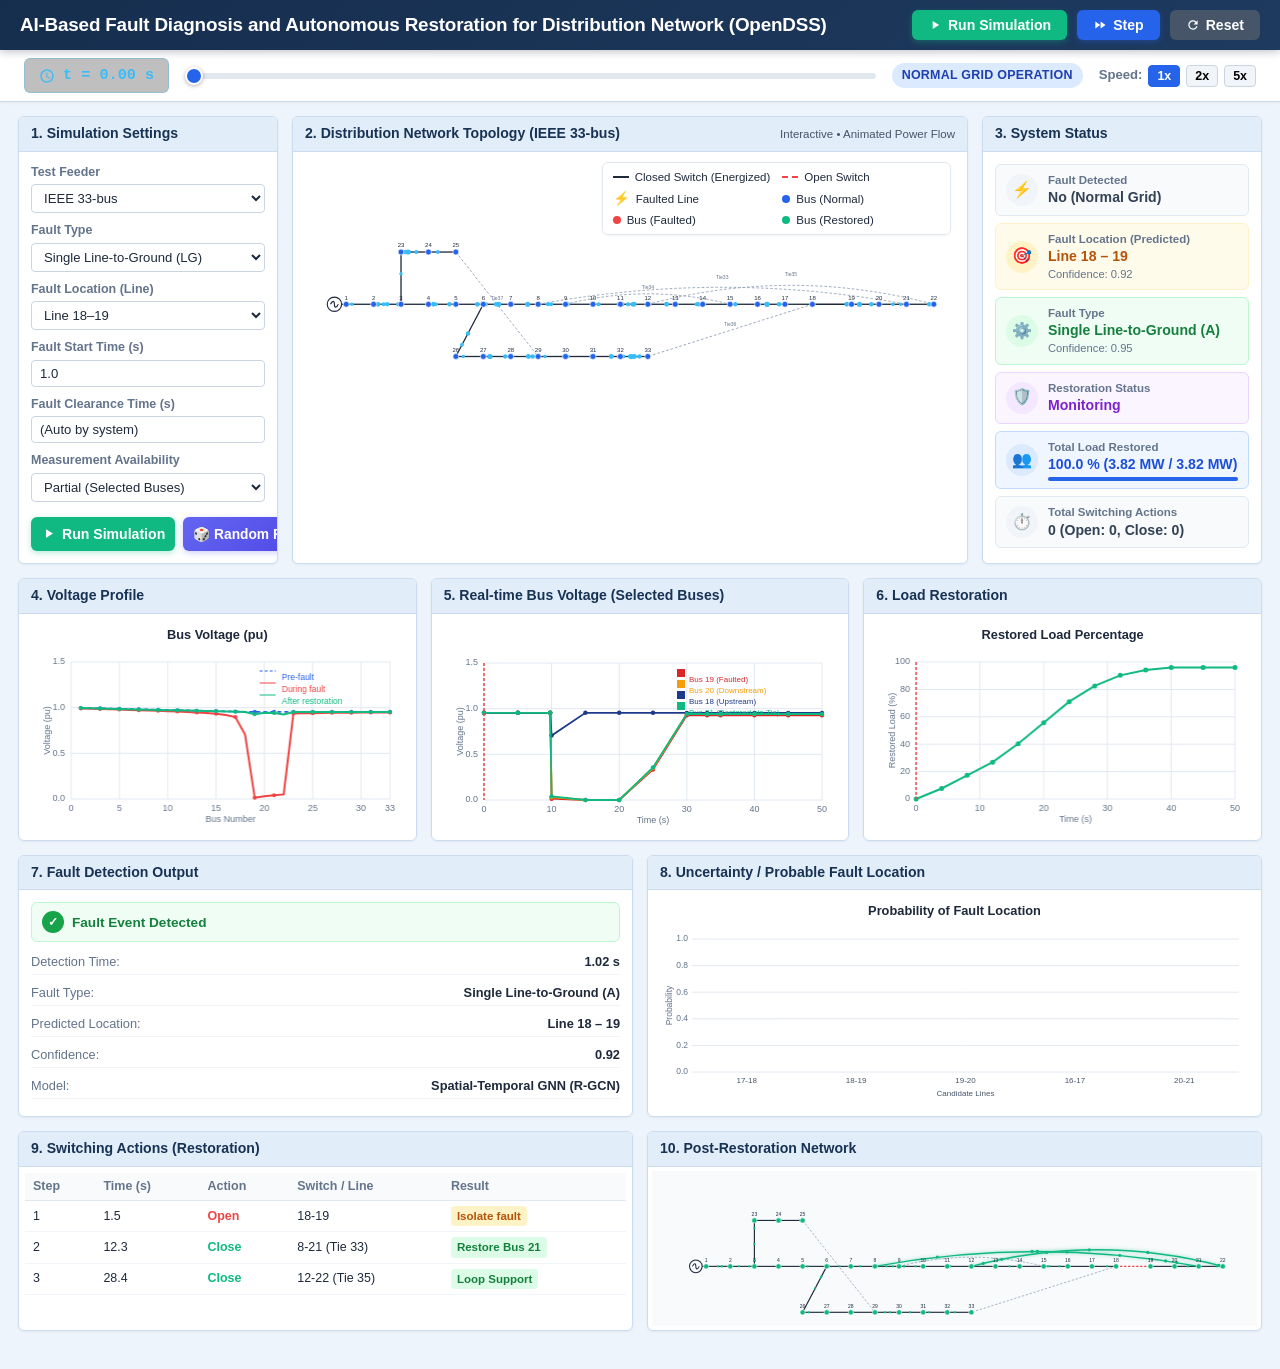
==== dashboard.html @ 008a7503 "Initial commit: Physics-Informed Belief-State RL framework for active distribution network restorati" ====
<!DOCTYPE html>
<html lang="en">
<head>
  <meta charset="UTF-8">
  <meta name="viewport" content="width=device-width, initial-scale=1.0">
  <title>AI-Based Fault Diagnosis and Autonomous Restoration for Distribution Network (OpenDSS)</title>
  <style>
/* AI-Powered Distribution Network Restoration Dashboard Stylesheet */
:root {
  --bg-main: #eef4fb;
  --header-bg: #1e3a5f;
  --header-gradient: linear-gradient(135deg, #162e4e 0%, #1e3a5f 100%);
  --card-bg: #ffffff;
  --card-header-bg: #e2edfa;
  --card-header-text: #173252;
  --border-color: #cbdcf0;
  --text-primary: #1e293b;
  --text-secondary: #64748b;
  --accent-green: #10b981;
  --accent-blue: #2563eb;
  --accent-red: #ef4444;
  --accent-amber: #f59e0b;
  --accent-purple: #8b5cf6;
  --line-closed: #1e293b;
  --line-open: #ef4444;
  --bus-normal: #2563eb;
  --bus-faulted: #ef4444;
  --bus-restored: #10b981;
  --shadow-sm: 0 1px 3px rgba(0, 0, 0, 0.05);
  --shadow-md: 0 4px 6px -1px rgba(0, 0, 0, 0.07), 0 2px 4px -1px rgba(0, 0, 0, 0.04);
}

* {
  box-sizing: border-box;
  margin: 0;
  padding: 0;
}

body {
  font-family: -apple-system, BlinkMacSystemFont, "Segoe UI", Roboto, "Helvetica Neue", Arial, sans-serif;
  background-color: var(--bg-main);
  color: var(--text-primary);
  line-height: 1.4;
  overflow-x: hidden;
  padding-bottom: 24px;
}

/* Header Bar */
.top-header {
  background: var(--header-gradient);
  color: #ffffff;
  padding: 10px 20px;
  display: flex;
  justify-content: space-between;
  align-items: center;
  box-shadow: 0 2px 8px rgba(15, 23, 42, 0.25);
  position: sticky;
  top: 0;
  z-index: 1000;
}

.header-title {
  display: flex;
  align-items: center;
  gap: 12px;
}

.header-title h1 {
  font-size: 1.18rem;
  font-weight: 700;
  letter-spacing: -0.01em;
}

.badge-opendss {
  background: rgba(255, 255, 255, 0.15);
  border: 1px solid rgba(255, 255, 255, 0.3);
  padding: 2px 8px;
  border-radius: 4px;
  font-size: 0.75rem;
  font-weight: 600;
  text-transform: uppercase;
}

.header-controls {
  display: flex;
  align-items: center;
  gap: 10px;
}

.sim-time-display {
  background: rgba(0, 0, 0, 0.25);
  padding: 6px 14px;
  border-radius: 6px;
  font-family: 'Courier New', Courier, monospace;
  font-weight: bold;
  font-size: 0.95rem;
  color: #38bdf8;
  border: 1px solid rgba(56, 189, 248, 0.3);
  display: flex;
  align-items: center;
  gap: 8px;
}

.btn {
  display: inline-flex;
  align-items: center;
  gap: 6px;
  padding: 7px 16px;
  border-radius: 6px;
  font-weight: 600;
  font-size: 0.88rem;
  cursor: pointer;
  border: none;
  transition: all 0.15s ease-in-out;
}

.btn:active {
  transform: translateY(1px);
}

.btn-run {
  background-color: var(--accent-green);
  color: #ffffff;
  box-shadow: 0 2px 6px rgba(16, 185, 129, 0.35);
}

.btn-run:hover {
  background-color: #059669;
}

.btn-step {
  background-color: var(--accent-blue);
  color: #ffffff;
  box-shadow: 0 2px 6px rgba(37, 99, 235, 0.35);
}

.btn-step:hover {
  background-color: #1d4ed8;
}

.btn-reset {
  background-color: #475569;
  color: #ffffff;
}

.btn-reset:hover {
  background-color: #334155;
}

/* Timeline Sub-bar */
.timeline-bar {
  background: #ffffff;
  border-bottom: 1px solid var(--border-color);
  padding: 8px 24px;
  display: flex;
  align-items: center;
  gap: 16px;
  box-shadow: var(--shadow-sm);
}

.timeline-slider-container {
  flex: 1;
  display: flex;
  align-items: center;
  gap: 12px;
}

.timeline-slider {
  flex: 1;
  -webkit-appearance: none;
  appearance: none;
  height: 6px;
  border-radius: 3px;
  background: #e2e8f0;
  outline: none;
  cursor: pointer;
}

.timeline-slider::-webkit-slider-thumb {
  -webkit-appearance: none;
  appearance: none;
  width: 18px;
  height: 18px;
  border-radius: 50%;
  background: var(--accent-blue);
  border: 2px solid #ffffff;
  box-shadow: 0 1px 4px rgba(0, 0, 0, 0.3);
  cursor: pointer;
}

.speed-selector {
  display: flex;
  align-items: center;
  gap: 6px;
  font-size: 0.82rem;
  font-weight: 600;
  color: var(--text-secondary);
}

.speed-btn {
  padding: 3px 8px;
  background: #f1f5f9;
  border: 1px solid #cbd5e1;
  border-radius: 4px;
  cursor: pointer;
  font-size: 0.78rem;
  font-weight: 600;
}

.speed-btn.active {
  background: var(--accent-blue);
  color: #ffffff;
  border-color: var(--accent-blue);
}

.phase-pill {
  padding: 4px 10px;
  border-radius: 20px;
  font-size: 0.78rem;
  font-weight: 700;
  letter-spacing: 0.02em;
  text-transform: uppercase;
}

.phase-normal { background: #dbeafe; color: #1e40af; }
.phase-fault { background: #fee2e2; color: #b91c1c; animation: pulse-red 1s infinite; }
.phase-isolate { background: #fef3c7; color: #b45309; }
.phase-restoring { background: #e0e7ff; color: #4338ca; }
.phase-completed { background: #dcfce7; color: #15803d; }

@keyframes pulse-red {
  0%, 100% { opacity: 1; }
  50% { opacity: 0.6; }
}

/* Main Dashboard Grid */
.dashboard-grid {
  padding: 14px 18px;
  display: flex;
  flex-direction: column;
  gap: 14px;
  max-width: 1680px;
  margin: 0 auto;
}

/* Rows */
.row-1 {
  display: grid;
  grid-template-columns: 280px 1fr 310px;
  gap: 14px;
}

.row-2 {
  display: grid;
  grid-template-columns: 1fr 1.05fr 1fr;
  gap: 14px;
}

.row-3 {
  display: grid;
  grid-template-columns: 280px 290px 1.1fr 1fr;
  gap: 14px;
}

/* Card Styling */
.card {
  background: var(--card-bg);
  border: 1px solid var(--border-color);
  border-radius: 6px;
  box-shadow: var(--shadow-sm);
  display: flex;
  flex-direction: column;
  overflow: hidden;
}

.card-header {
  background: var(--card-header-bg);
  color: var(--card-header-text);
  padding: 7px 12px;
  font-size: 0.88rem;
  font-weight: 700;
  display: flex;
  align-items: center;
  justify-content: space-between;
  border-bottom: 1px solid var(--border-color);
}

.card-body {
  padding: 12px;
  flex: 1;
  display: flex;
  flex-direction: column;
}

/* 1. Simulation Settings */
.settings-form {
  display: flex;
  flex-direction: column;
  gap: 9px;
}

.form-group {
  display: flex;
  flex-direction: column;
  gap: 3px;
}

.form-group label {
  font-size: 0.78rem;
  font-weight: 600;
  color: var(--text-secondary);
}

.form-control {
  padding: 5px 8px;
  border: 1px solid #cbd5e1;
  border-radius: 4px;
  font-size: 0.82rem;
  color: var(--text-primary);
  background: #ffffff;
  outline: none;
}

.form-control:focus {
  border-color: var(--accent-blue);
  box-shadow: 0 0 0 2px rgba(37, 99, 235, 0.15);
}

.settings-btn-row {
  display: flex;
  gap: 8px;
  margin-top: 6px;
}

.btn-form-run {
  flex: 1.4;
  background-color: var(--accent-green);
  color: #ffffff;
  padding: 9px 10px;
  border-radius: 6px;
  font-weight: 700;
  font-size: 0.88rem;
  border: none;
  cursor: pointer;
  display: flex;
  align-items: center;
  justify-content: center;
  gap: 6px;
  box-shadow: 0 2px 6px rgba(16, 185, 129, 0.3);
  transition: all 0.15s ease;
  white-space: nowrap;
}

.btn-form-run:hover {
  background-color: #059669;
}

.btn-form-random {
  flex: 1.1;
  background: linear-gradient(135deg, #6366f1 0%, #4f46e5 100%);
  color: #ffffff;
  padding: 9px 10px;
  border-radius: 6px;
  font-weight: 700;
  font-size: 0.86rem;
  border: none;
  cursor: pointer;
  display: flex;
  align-items: center;
  justify-content: center;
  gap: 6px;
  box-shadow: 0 2px 6px rgba(99, 102, 241, 0.3);
  transition: all 0.15s ease;
  white-space: nowrap;
}

.btn-form-random:hover {
  background: linear-gradient(135deg, #4f46e5 0%, #4338ca 100%);
  transform: translateY(-1px);
}

.btn-form-random:active {
  transform: translateY(1px);
}

/* 2. Topology View */
.topology-container {
  position: relative;
  width: 100%;
  height: 290px;
  background: #ffffff;
}

.topology-canvas {
  width: 100%;
  height: 100%;
  display: block;
}

.topology-legend {
  position: absolute;
  top: 6px;
  right: 12px;
  background: rgba(255, 255, 255, 0.94);
  border: 1px solid #e2e8f0;
  border-radius: 6px;
  padding: 6px 10px;
  font-size: 0.72rem;
  display: grid;
  grid-template-columns: 1fr 1fr;
  gap: 4px 12px;
  box-shadow: var(--shadow-sm);
  z-index: 10;
}

.legend-item {
  display: flex;
  align-items: center;
  gap: 6px;
}

.legend-line-closed {
  width: 16px;
  height: 2.5px;
  background: #1e293b;
}

.legend-line-open {
  width: 16px;
  height: 2px;
  border-top: 2.5px dashed #ef4444;
}

.legend-dot-normal {
  width: 8px;
  height: 8px;
  border-radius: 50%;
  background: #2563eb;
}

.legend-dot-faulted {
  width: 8px;
  height: 8px;
  border-radius: 50%;
  background: #ef4444;
}

.legend-dot-restored {
  width: 8px;
  height: 8px;
  border-radius: 50%;
  background: #10b981;
}

.legend-icon-lightning {
  color: #ef4444;
  font-size: 0.85rem;
  font-weight: bold;
}

/* 3. System Status Cards */
.status-cards-container {
  display: flex;
  flex-direction: column;
  gap: 7px;
}

.status-badge {
  display: flex;
  align-items: center;
  gap: 10px;
  padding: 7px 10px;
  border-radius: 6px;
  border: 1px solid transparent;
  transition: all 0.2s ease;
}

.status-icon {
  width: 32px;
  height: 32px;
  border-radius: 50%;
  display: flex;
  align-items: center;
  justify-content: center;
  font-size: 1rem;
  flex-shrink: 0;
}

.status-info {
  flex: 1;
  display: flex;
  flex-direction: column;
  min-width: 0;
}

.status-label {
  font-size: 0.72rem;
  font-weight: 600;
  color: var(--text-secondary);
}

.status-value {
  font-size: 0.88rem;
  font-weight: 700;
  color: var(--text-primary);
  white-space: nowrap;
  overflow: hidden;
  text-overflow: ellipsis;
}

.status-sub {
  font-size: 0.70rem;
  color: var(--text-secondary);
}

/* Badge colors */
.badge-red {
  background: #fef2f2;
  border-color: #fecaca;
}
.badge-red .status-icon { background: #fee2e2; color: #ef4444; }
.badge-red .status-value { color: #dc2626; }

.badge-amber {
  background: #fffbeb;
  border-color: #fef3c7;
}
.badge-amber .status-icon { background: #fef3c7; color: #d97706; }
.badge-amber .status-value { color: #b45309; }

.badge-green {
  background: #f0fdf4;
  border-color: #bbf7d0;
}
.badge-green .status-icon { background: #dcfce7; color: #16a34a; }
.badge-green .status-value { color: #15803d; }

.badge-purple {
  background: #faf5ff;
  border-color: #e9d5ff;
}
.badge-purple .status-icon { background: #f3e8ff; color: #9333ea; }
.badge-purple .status-value { color: #7e22ce; }

.badge-blue {
  background: #eff6ff;
  border-color: #bfdbfe;
}
.badge-blue .status-icon { background: #dbeafe; color: #2563eb; }
.badge-blue .status-value { color: #1d4ed8; }

.badge-slate {
  background: #f8fafc;
  border-color: #e2e8f0;
}
.badge-slate .status-icon { background: #f1f5f9; color: #475569; }
.badge-slate .status-value { color: #334155; }

/* Progress bar inside load restored */
.load-progress-bg {
  width: 100%;
  height: 4px;
  background: #dbeafe;
  border-radius: 2px;
  margin-top: 3px;
  overflow: hidden;
}

.load-progress-bar {
  height: 100%;
  background: #2563eb;
  width: 0%;
  transition: width 0.3s ease;
}

/* Charts Containers */
.chart-container {
  width: 100%;
  height: 180px;
  position: relative;
}

.chart-canvas {
  width: 100%;
  height: 100%;
  display: block;
}

.chart-title-sub {
  font-size: 0.80rem;
  font-weight: 700;
  text-align: center;
  color: #1e293b;
  margin-bottom: 4px;
}

/* 7. Fault Detection Output */
.fault-detect-box {
  background: #f0fdf4;
  border: 1px solid #bbf7d0;
  border-radius: 6px;
  padding: 8px 10px;
  display: flex;
  align-items: center;
  gap: 8px;
  margin-bottom: 8px;
}

.fault-detect-icon {
  width: 22px;
  height: 22px;
  border-radius: 50%;
  background: #16a34a;
  color: #ffffff;
  display: flex;
  align-items: center;
  justify-content: center;
  font-size: 0.75rem;
  font-weight: bold;
}

.fault-detect-title {
  font-size: 0.85rem;
  font-weight: 700;
  color: #15803d;
}

.detect-details-list {
  display: flex;
  flex-direction: column;
  gap: 6px;
  font-size: 0.80rem;
}

.detect-row {
  display: flex;
  justify-content: space-between;
  padding: 3px 0;
  border-bottom: 1px solid #f1f5f9;
}

.detect-key {
  color: var(--text-secondary);
}

.detect-val {
  font-weight: 600;
  color: var(--text-primary);
}

/* 9. Switching Actions Table */
.switching-table-container {
  overflow-x: auto;
  max-height: 175px;
}

.switching-table {
  width: 100%;
  border-collapse: collapse;
  font-size: 0.78rem;
  text-align: left;
}

.switching-table th {
  background: #f8fafc;
  color: #64748b;
  font-weight: 600;
  padding: 5px 8px;
  border-bottom: 1px solid #e2e8f0;
}

.switching-table td {
  padding: 5px 8px;
  border-bottom: 1px solid #f1f5f9;
  vertical-align: middle;
}

.switching-table tr.active-step {
  background-color: #fef9c3;
  font-weight: 600;
}

.tag-action-open {
  color: #ef4444;
  font-weight: 700;
}

.tag-action-close {
  color: #10b981;
  font-weight: 700;
}

.tag-result-isolate {
  background: #fef3c7;
  color: #b45309;
  padding: 2px 6px;
  border-radius: 4px;
  font-size: 0.72rem;
  font-weight: 600;
  display: inline-block;
}

.tag-result-restore {
  background: #dcfce7;
  color: #15803d;
  padding: 2px 6px;
  border-radius: 4px;
  font-size: 0.72rem;
  font-weight: 600;
  display: inline-block;
}

/* 10. Mini Post-Restoration Topology */
.mini-topology-container {
  width: 100%;
  height: 155px;
  position: relative;
}

.mini-topology-canvas {
  width: 100%;
  height: 100%;
  display: block;
}

/* Interactive Bus Tooltip */
.bus-tooltip {
  position: absolute;
  background: rgba(15, 23, 42, 0.92);
  color: #ffffff;
  padding: 6px 10px;
  border-radius: 4px;
  font-size: 0.75rem;
  pointer-events: none;
  z-index: 2000;
  display: none;
  box-shadow: 0 4px 12px rgba(0, 0, 0, 0.25);
  border: 1px solid rgba(255, 255, 255, 0.15);
}

/* Media Queries for Responsiveness */
@media (max-width: 1300px) {
  .row-1 {
    grid-template-columns: 260px 1fr 280px;
  }
  .row-3 {
    grid-template-columns: 1fr 1fr;
  }
}

@media (max-width: 900px) {
  .row-1, .row-2, .row-3 {
    grid-template-columns: 1fr;
  }
}

</style>
</head>
<body>

  <!-- Top Header Navigation -->
  <header class="top-header">
    <div class="header-title">
      <h1>AI-Based Fault Diagnosis and Autonomous Restoration for Distribution Network (OpenDSS)</h1>
    </div>
    <div class="header-controls">
      <button id="btnRunTop" class="btn btn-run">
        <svg width="14" height="14" viewBox="0 0 24 24" fill="currentColor"><path d="M8 5v14l11-7z"/></svg>
        Run Simulation
      </button>
      <button id="btnStepTop" class="btn btn-step">
        <svg width="14" height="14" viewBox="0 0 24 24" fill="currentColor"><path d="M4 18l8.5-6L4 6v12zm9-12v12l8.5-6L13 6z"/></svg>
        Step
      </button>
      <button id="btnResetTop" class="btn btn-reset">
        <svg width="14" height="14" viewBox="0 0 24 24" fill="currentColor"><path d="M17.65 6.35A7.958 7.958 0 0012 4c-4.42 0-7.99 3.58-7.99 8s3.57 8 7.99 8c3.73 0 6.84-2.55 7.73-6h-2.08A5.99 5.99 0 0112 18c-3.31 0-6-2.69-6-6s2.69-6 6-6c1.66 0 3.14.69 4.22 1.78L13 11h7V4l-2.35 2.35z"/></svg>
        Reset
      </button>
    </div>
  </header>

  <!-- Timeline Playback & Scrubber Controls Sub-bar -->
  <div class="timeline-bar">
    <div class="sim-time-display">
      <svg width="16" height="16" viewBox="0 0 24 24" fill="currentColor"><path d="M11.99 2C6.47 2 2 6.48 2 12s4.47 10 9.99 10C17.52 22 22 17.52 22 12S17.52 2 11.99 2zM12 20c-4.42 0-8-3.58-8-8s3.58-8 8-8 8 3.58 8 8-3.58 8-8 8zm.5-13H11v6l5.25 3.15.75-1.23-4.5-2.67z"/></svg>
      <span id="timeText">t = 0.00 s</span>
    </div>

    <div class="timeline-slider-container">
      <input type="range" id="timelineSlider" class="timeline-slider" min="0" max="50" step="0.1" value="0">
    </div>

    <span id="phaseBadge" class="phase-pill phase-normal">Pre-Fault Normal</span>

    <div class="speed-selector">
      <span>Speed:</span>
      <button class="speed-btn active" data-speed="1">1x</button>
      <button class="speed-btn" data-speed="2">2x</button>
      <button class="speed-btn" data-speed="5">5x</button>
    </div>
  </div>

  <!-- Main 10-Panel Dashboard Grid -->
  <main class="dashboard-grid">

    <!-- ROW 1: Simulation Settings | Grid Topology | System Status -->
    <section class="row-1">

      <!-- Panel 1: Simulation Settings -->
      <div class="card panel-settings">
        <div class="card-header">
          <span>1. Simulation Settings</span>
        </div>
        <div class="card-body">
          <form class="settings-form" id="settingsForm" onsubmit="return false;">
            <div class="form-group">
              <label for="selectFeeder">Test Feeder</label>
              <select id="selectFeeder" class="form-control">
                <option value="ieee33" selected>IEEE 33-bus</option>
                <option value="ieee69">IEEE 69-bus</option>
                <option value="ieee123">IEEE 123-bus</option>
              </select>
            </div>

            <div class="form-group">
              <label for="selectFaultType">Fault Type</label>
              <select id="selectFaultType" class="form-control">
                <option value="SLG" selected>Single Line-to-Ground (LG)</option>
                <option value="LL">Line-to-Line (LL)</option>
                <option value="3P">Three-Phase (3P)</option>
                <option value="HIF">High Impedance Fault (HIF)</option>
              </select>
            </div>

            <div class="form-group">
              <label for="selectFaultLine">Fault Location (Line)</label>
              <select id="selectFaultLine" class="form-control">
                <optgroup label="Main Feeder (Substation Trunk)">
                  <option value="1-2">Line 1–2</option>
                  <option value="2-3">Line 2–3</option>
                  <option value="3-4">Line 3–4</option>
                  <option value="4-5">Line 4–5</option>
                  <option value="5-6">Line 5–6</option>
                  <option value="6-7">Line 6–7</option>
                  <option value="7-8">Line 7–8</option>
                  <option value="8-9">Line 8–9</option>
                  <option value="9-10">Line 9–10</option>
                  <option value="10-11">Line 10–11</option>
                  <option value="11-12">Line 11–12</option>
                  <option value="12-13">Line 12–13</option>
                  <option value="13-14">Line 13–14</option>
                  <option value="14-15">Line 14–15</option>
                  <option value="15-16">Line 15–16</option>
                  <option value="16-17">Line 16–17</option>
                  <option value="17-18">Line 17–18</option>
                </optgroup>
                <optgroup label="Lateral 1 (Feeder Branch 1)">
                  <option value="18-19" selected>Line 18–19</option>
                  <option value="2-19">Line 2–19</option>
                  <option value="19-20">Line 19–20</option>
                  <option value="20-21">Line 20–21</option>
                  <option value="21-22">Line 21–22</option>
                </optgroup>
                <optgroup label="Lateral 2 (Feeder Branch 2)">
                  <option value="3-23">Line 3–23</option>
                  <option value="23-24">Line 23–24</option>
                  <option value="24-25">Line 24–25</option>
                </optgroup>
                <optgroup label="Lateral 3 (Feeder Branch 3)">
                  <option value="6-26">Line 6–26</option>
                  <option value="26-27">Line 26–27</option>
                  <option value="27-28">Line 27–28</option>
                  <option value="28-29">Line 28–29</option>
                  <option value="29-30">Line 29–30</option>
                  <option value="30-31">Line 30–31</option>
                  <option value="31-32">Line 31–32</option>
                  <option value="32-33">Line 32–33</option>
                </optgroup>
              </select>
            </div>

            <div class="form-group">
              <label for="inputStartTime">Fault Start Time (s)</label>
              <input type="number" id="inputStartTime" class="form-control" value="1.0" step="0.1" min="0.5" max="10">
            </div>

            <div class="form-group">
              <label for="inputClearTime">Fault Clearance Time (s)</label>
              <input type="text" id="inputClearTime" class="form-control" value="(Auto by system)" readonly>
            </div>

            <div class="form-group">
              <label for="selectMeas">Measurement Availability</label>
              <select id="selectMeas" class="form-control">
                <option value="partial" selected>Partial (Selected Buses)</option>
                <option value="full">Full (100%)</option>
                <option value="noisy">Noisy & Masked (20% dropout)</option>
              </select>
            </div>

            <div class="settings-btn-row">
              <button id="btnRunForm" class="btn-form-run">
                <svg width="15" height="15" viewBox="0 0 24 24" fill="currentColor"><path d="M8 5v14l11-7z"/></svg>
                Run Simulation
              </button>
              <button type="button" id="btnRandomFault" class="btn-form-random" title="Randomize fault line and simulate">
                🎲 Random Fault
              </button>
            </div>
          </form>
        </div>
      </div>

      <!-- Panel 2: Distribution Network Topology -->
      <div class="card panel-topology">
        <div class="card-header">
          <span id="topologyTitle">2. Distribution Network Topology (IEEE 33-bus)</span>
          <span style="font-size: 0.72rem; color: #475569; font-weight: normal;">Interactive • Animated Power Flow</span>
        </div>
        <div class="card-body" style="padding: 4px;">
          <div class="topology-container">
            <div class="topology-legend">
              <div class="legend-item">
                <div class="legend-line-closed"></div>
                <span>Closed Switch (Energized)</span>
              </div>
              <div class="legend-item">
                <div class="legend-line-open"></div>
                <span>Open Switch</span>
              </div>
              <div class="legend-item">
                <span class="legend-icon-lightning">⚡</span>
                <span>Faulted Line</span>
              </div>
              <div class="legend-item">
                <div class="legend-dot-normal"></div>
                <span>Bus (Normal)</span>
              </div>
              <div class="legend-item">
                <div class="legend-dot-faulted"></div>
                <span>Bus (Faulted)</span>
              </div>
              <div class="legend-item">
                <div class="legend-dot-restored"></div>
                <span>Bus (Restored)</span>
              </div>
            </div>
            <canvas id="topologyCanvas" class="topology-canvas"></canvas>
          </div>
        </div>
      </div>

      <!-- Panel 3: System Status -->
      <div class="card panel-status">
        <div class="card-header">
          <span>3. System Status</span>
        </div>
        <div class="card-body">
          <div class="status-cards-container">

            <!-- 1. Fault Detected -->
            <div class="status-badge badge-red" id="cardFaultDetected">
              <div class="status-icon">⚡</div>
              <div class="info">
                <div class="status-label">Fault Detected</div>
                <div class="status-value" id="valFaultDetected">No (Normal Grid)</div>
              </div>
            </div>

            <!-- 2. Fault Location -->
            <div class="status-badge badge-amber" id="cardFaultLocation">
              <div class="status-icon">🎯</div>
              <div class="info">
                <div class="status-label">Fault Location (Predicted)</div>
                <div class="status-value" id="valFaultLocation">Line 18 – 19</div>
                <div class="status-sub" id="valConfidenceLoc">Confidence: 0.92</div>
              </div>
            </div>

            <!-- 3. Fault Type -->
            <div class="status-badge badge-green" id="cardFaultType">
              <div class="status-icon">⚙️</div>
              <div class="info">
                <div class="status-label">Fault Type</div>
                <div class="status-value" id="valFaultType">Single Line-to-Ground (A)</div>
                <div class="status-sub" id="valConfidenceType">Confidence: 0.95</div>
              </div>
            </div>

            <!-- 4. Restoration Status -->
            <div class="status-badge badge-purple" id="cardRestoration">
              <div class="status-icon">🛡️</div>
              <div class="info">
                <div class="status-label">Restoration Status</div>
                <div class="status-value" id="valRestorationStatus">Standby</div>
              </div>
            </div>

            <!-- 5. Total Load Restored -->
            <div class="status-badge badge-blue" id="cardLoadRestored">
              <div class="status-icon">👥</div>
              <div class="info" style="width: 100%;">
                <div class="status-label">Total Load Restored</div>
                <div class="status-value" id="valLoadRestored">100.0 % (3.24 MW / 3.24 MW)</div>
                <div class="load-progress-bg">
                  <div id="loadProgressBar" class="load-progress-bar" style="width: 100%;"></div>
                </div>
              </div>
            </div>

            <!-- 6. Total Switching Actions -->
            <div class="status-badge badge-slate" id="cardSwitchActions">
              <div class="status-icon">⏱️</div>
              <div class="info">
                <div class="status-label">Total Switching Actions</div>
                <div class="status-value" id="valSwitchActions">0 (Open: 0, Close: 0)</div>
              </div>
            </div>

          </div>
        </div>
      </div>

    </section>

    <!-- ROW 2: Voltage Profile | Real-time Bus Voltage | Load Restoration -->
    <section class="row-2">

      <!-- Panel 4: Voltage Profile -->
      <div class="card">
        <div class="card-header">
          <span>4. Voltage Profile</span>
        </div>
        <div class="card-body">
          <div class="chart-title-sub">Bus Voltage (pu)</div>
          <div class="chart-container">
            <canvas id="voltageProfileCanvas" class="chart-canvas"></canvas>
          </div>
        </div>
      </div>

      <!-- Panel 5: Real-time Bus Voltage -->
      <div class="card">
        <div class="card-header">
          <span>5. Real-time Bus Voltage (Selected Buses)</span>
        </div>
        <div class="card-body">
          <div class="chart-title-sub" style="height: 18px;"></div>
          <div class="chart-container">
            <canvas id="realtimeVoltageCanvas" class="chart-canvas"></canvas>
          </div>
        </div>
      </div>

      <!-- Panel 6: Load Restoration -->
      <div class="card">
        <div class="card-header">
          <span>6. Load Restoration</span>
        </div>
        <div class="card-body">
          <div class="chart-title-sub">Restored Load Percentage</div>
          <div class="chart-container">
            <canvas id="loadRestorationCanvas" class="chart-canvas"></canvas>
          </div>
        </div>
      </div>

    </section>

    <!-- ROW 3: Fault Detection Output | Uncertainty | Switching Actions | Post-Restoration Network -->
    <section class="row-3">

      <!-- Panel 7: Fault Detection Output -->
      <div class="card">
        <div class="card-header">
          <span>7. Fault Detection Output</span>
        </div>
        <div class="card-body">
          <div class="fault-detect-box" id="detectStatusBox">
            <div class="fault-detect-icon" id="detectIcon">✓</div>
            <div class="fault-detect-title" id="detectTitle">Fault Event Detected</div>
          </div>
          <div class="detect-details-list">
            <div class="detect-row">
              <span class="detect-key">Detection Time:</span>
              <span class="detect-val" id="detTime">1.02 s</span>
            </div>
            <div class="detect-row">
              <span class="detect-key">Fault Type:</span>
              <span class="detect-val" id="detType">Single Line-to-Ground (A)</span>
            </div>
            <div class="detect-row">
              <span class="detect-key">Predicted Location:</span>
              <span class="detect-val" id="detLoc">Line 18 – 19</span>
            </div>
            <div class="detect-row">
              <span class="detect-key">Confidence:</span>
              <span class="detect-val" id="detConf">0.92</span>
            </div>
            <div class="detect-row">
              <span class="detect-key">Model:</span>
              <span class="detect-val">Spatial-Temporal GNN (R-GCN)</span>
            </div>
          </div>
        </div>
      </div>

      <!-- Panel 8: Uncertainty / Probable Fault Location -->
      <div class="card">
        <div class="card-header">
          <span>8. Uncertainty / Probable Fault Location</span>
        </div>
        <div class="card-body">
          <div class="chart-title-sub">Probability of Fault Location</div>
          <div class="chart-container">
            <canvas id="uncertaintyCanvas" class="chart-canvas"></canvas>
          </div>
        </div>
      </div>

      <!-- Panel 9: Switching Actions (Restoration) -->
      <div class="card">
        <div class="card-header">
          <span>9. Switching Actions (Restoration)</span>
        </div>
        <div class="card-body" style="padding: 6px;">
          <div class="switching-table-container">
            <table class="switching-table" id="switchingTable">
              <thead>
                <tr>
                  <th>Step</th>
                  <th>Time (s)</th>
                  <th>Action</th>
                  <th>Switch / Line</th>
                  <th>Result</th>
                </tr>
              </thead>
              <tbody>
                <tr id="stepRow1">
                  <td>1</td>
                  <td>1.5</td>
                  <td><span class="tag-action-open">Open</span></td>
                  <td id="swLine1">18-19</td>
                  <td><span class="tag-result-isolate">Isolate fault</span></td>
                </tr>
                <tr id="stepRow2">
                  <td>2</td>
                  <td>12.3</td>
                  <td><span class="tag-action-close">Close</span></td>
                  <td id="swLine2">33-32</td>
                  <td><span class="tag-result-restore">Restore load</span></td>
                </tr>
                <tr id="stepRow3">
                  <td>3</td>
                  <td>28.4</td>
                  <td><span class="tag-action-close">Close</span></td>
                  <td id="swLine3">25-29</td>
                  <td><span class="tag-result-restore">Restore load</span></td>
                </tr>
              </tbody>
            </table>
          </div>
        </div>
      </div>

      <!-- Panel 10: Post-Restoration Network -->
      <div class="card">
        <div class="card-header">
          <span>10. Post-Restoration Network</span>
        </div>
        <div class="card-body" style="padding: 4px;">
          <div class="mini-topology-container">
            <canvas id="miniTopologyCanvas" class="mini-topology-canvas"></canvas>
          </div>
        </div>
      </div>

    </section>

  </main>

  <!-- Interactive Bus Tooltip -->
  <div id="busTooltip" class="bus-tooltip"></div>

  <!-- Scripts -->
  <script>
/**
 * AI-Powered Distribution Network Restoration Dashboard
 * Interactive 60 FPS Simulation & Animation Engine
 * Multi-Feeder Support: Full IEEE 33-Bus & IEEE 69-Bus Systems
 */

// --- Global Simulation State ---
const State = {
  time: 0.0,
  maxTime: 50.0,
  isPlaying: false,
  speed: 1.0,
  
  // Settings
  feeder: 'ieee33',
  faultType: 'SLG',
  faultLine: '18-19',
  faultStartTime: 1.0,
  measurementMode: 'partial',
  
  // Key Sequence Events
  events: [],
  
  // Power Flow Results (OpenDSS / Analytical Physics Engine)
  powerFlow: null,
  
  // Flow Particles for Topology Animations
  particlesMain: [],
  particlesMini: [],
  particlesTie: [],
  
  // Lightning Arc Animation
  sparkTimer: 0
};

// =========================================================================
// 1. IEEE 33-BUS TOPOLOGY & GRAPH
// =========================================================================
const BUS_POSITIONS_33 = {
  '1':  { x: 50,  y: 135, label: '1' },
  '2':  { x: 92,  y: 135, label: '2' },
  '3':  { x: 134, y: 135, label: '3' },
  '4':  { x: 176, y: 135, label: '4' },
  '5':  { x: 218, y: 135, label: '5' },
  '6':  { x: 260, y: 135, label: '6' },
  '7':  { x: 302, y: 135, label: '7' },
  '8':  { x: 344, y: 135, label: '8' },
  '9':  { x: 386, y: 135, label: '9' },
  '10': { x: 428, y: 135, label: '10' },
  '11': { x: 470, y: 135, label: '11' },
  '12': { x: 512, y: 135, label: '12' },
  '13': { x: 554, y: 135, label: '13' },
  '14': { x: 596, y: 135, label: '14' },
  '15': { x: 638, y: 135, label: '15' },
  '16': { x: 680, y: 135, label: '16' },
  '17': { x: 722, y: 135, label: '17' },
  '18': { x: 764, y: 135, label: '18' },
  '19': { x: 824, y: 135, label: '19' },
  '20': { x: 866, y: 135, label: '20' },
  '21': { x: 908, y: 135, label: '21' },
  '22': { x: 950, y: 135, label: '22' },
  '23': { x: 134, y: 55,  label: '23' },
  '24': { x: 176, y: 55,  label: '24' },
  '25': { x: 218, y: 55,  label: '25' },
  '26': { x: 218, y: 215, label: '26' },
  '27': { x: 260, y: 215, label: '27' },
  '28': { x: 302, y: 215, label: '28' },
  '29': { x: 344, y: 215, label: '29' },
  '30': { x: 386, y: 215, label: '30' },
  '31': { x: 428, y: 215, label: '31' },
  '32': { x: 470, y: 215, label: '32' },
  '33': { x: 512, y: 215, label: '33' }
};

const GRID_LINES_33 = [
  { id: '1-2', from: '1', to: '2' },
  { id: '2-3', from: '2', to: '3' },
  { id: '3-4', from: '3', to: '4' },
  { id: '4-5', from: '4', to: '5' },
  { id: '5-6', from: '5', to: '6' },
  { id: '6-7', from: '6', to: '7' },
  { id: '7-8', from: '7', to: '8' },
  { id: '8-9', from: '8', to: '9' },
  { id: '9-10', from: '9', to: '10' },
  { id: '10-11', from: '10', to: '11' },
  { id: '11-12', from: '11', to: '12' },
  { id: '12-13', from: '12', to: '13' },
  { id: '13-14', from: '13', to: '14' },
  { id: '14-15', from: '14', to: '15' },
  { id: '15-16', from: '15', to: '16' },
  { id: '16-17', from: '16', to: '17' },
  { id: '17-18', from: '17', to: '18' },
  { id: '18-19', from: '18', to: '19', isFaultTarget: true },
  { id: '2-19', from: '2', to: '19', isVirtual: true },
  { id: '19-20', from: '19', to: '20' },
  { id: '20-21', from: '20', to: '21' },
  { id: '21-22', from: '21', to: '22' },
  { id: '3-23', from: '3', to: '23' },
  { id: '23-24', from: '23', to: '24' },
  { id: '24-25', from: '24', to: '25' },
  { id: '6-26', from: '6', to: '26' },
  { id: '26-27', from: '26', to: '27' },
  { id: '27-28', from: '27', to: '28' },
  { id: '28-29', from: '28', to: '29' },
  { id: '29-30', from: '29', to: '30' },
  { id: '30-31', from: '30', to: '31' },
  { id: '31-32', from: '31', to: '32' },
  { id: '32-33', from: '32', to: '33' }
];

const TIE_LINES_33 = [
  { id: 'Tie33', from: '8', to: '21', label: '8-21 (Tie 33)', isCurve: true, curveOffset: -52 },
  { id: 'Tie34', from: '9', to: '15', label: '9-15 (Tie 34)', isCurve: true, curveOffset: -32 },
  { id: 'Tie35', from: '12', to: '22', label: '12-22 (Tie 35)', isCurve: true, curveOffset: -58 },
  { id: 'Tie36', from: '18', to: '33', label: '18-33 (Tie 36)', isCurve: false },
  { id: 'Tie37', from: '25', to: '29', label: '25-29 (Tie 37)', isCurve: false }
];

const IEEE33_TREE = {
  1: [2], 2: [3, 19], 3: [4, 23], 4: [5], 5: [6], 6: [7, 26], 7: [8],
  8: [9], 9: [10], 10: [11], 11: [12], 12: [13], 13: [14], 14: [15],
  15: [16], 16: [17], 17: [18], 18: [],
  19: [20], 20: [21], 21: [22], 22: [],
  23: [24], 24: [25], 25: [],
  26: [27], 27: [28], 28: [29], 29: [30], 30: [31], 31: [32], 32: [33], 33: []
};

// =========================================================================
// 2. IEEE 69-BUS TOPOLOGY & GRAPH (Baran & Wu Benchmark)
// =========================================================================
const BUS_POSITIONS_69 = {};
// Generate clean horizontal layout for IEEE 69
// Main Feeder: 1 to 27
for (let i = 1; i <= 27; i++) {
  BUS_POSITIONS_69[String(i)] = { x: 45 + (i - 1) * 33, y: 135, label: String(i) };
}
// Lateral from Bus 3 (28 to 35)
for (let i = 28; i <= 35; i++) {
  BUS_POSITIONS_69[String(i)] = { x: 111 + (i - 28) * 28, y: 75, label: String(i) };
}
// Lateral from Bus 4 (36 to 46)
for (let i = 36; i <= 46; i++) {
  BUS_POSITIONS_69[String(i)] = { x: 144 + (i - 36) * 26, y: 32, label: String(i) };
}
// Lateral from Bus 8 (47 to 50)
for (let i = 47; i <= 50; i++) {
  BUS_POSITIONS_69[String(i)] = { x: 276 + (i - 47) * 28, y: 195, label: String(i) };
}
// Lateral from Bus 9 (51 to 52)
for (let i = 51; i <= 52; i++) {
  BUS_POSITIONS_69[String(i)] = { x: 309 + (i - 51) * 28, y: 235, label: String(i) };
}
// Lateral from Bus 11 (53 to 65)
for (let i = 53; i <= 65; i++) {
  BUS_POSITIONS_69[String(i)] = { x: 375 + (i - 53) * 28, y: 195, label: String(i) };
}
// Lateral from Bus 12 (66 to 69)
for (let i = 66; i <= 69; i++) {
  BUS_POSITIONS_69[String(i)] = { x: 408 + (i - 66) * 28, y: 235, label: String(i) };
}

const GRID_LINES_69 = [];
// Feeder 1-27
for (let i = 1; i < 27; i++) {
  GRID_LINES_69.push({ id: `${i}-${i+1}`, from: String(i), to: String(i+1) });
}
// Laterals
GRID_LINES_69.push({ id: '3-28', from: '3', to: '28' });
for (let i = 28; i < 35; i++) GRID_LINES_69.push({ id: `${i}-${i+1}`, from: String(i), to: String(i+1) });

GRID_LINES_69.push({ id: '4-36', from: '4', to: '36' });
for (let i = 36; i < 46; i++) GRID_LINES_69.push({ id: `${i}-${i+1}`, from: String(i), to: String(i+1) });

GRID_LINES_69.push({ id: '8-47', from: '8', to: '47' });
for (let i = 47; i < 50; i++) GRID_LINES_69.push({ id: `${i}-${i+1}`, from: String(i), to: String(i+1) });

GRID_LINES_69.push({ id: '9-51', from: '9', to: '51' });
GRID_LINES_69.push({ id: '51-52', from: '51', to: '52' });

GRID_LINES_69.push({ id: '11-53', from: '11', to: '53' });
for (let i = 53; i < 65; i++) GRID_LINES_69.push({ id: `${i}-${i+1}`, from: String(i), to: String(i+1) });

GRID_LINES_69.push({ id: '12-66', from: '12', to: '66' });
for (let i = 66; i < 69; i++) GRID_LINES_69.push({ id: `${i}-${i+1}`, from: String(i), to: String(i+1) });

const TIE_LINES_69 = [
  { id: 'Tie70', from: '11', to: '43', label: '11-43 (Tie 70)', isCurve: true, curveOffset: -65 },
  { id: 'Tie71', from: '13', to: '21', label: '13-21 (Tie 71)', isCurve: true, curveOffset: -35 },
  { id: 'Tie72', from: '15', to: '46', label: '15-46 (Tie 72)', isCurve: true, curveOffset: -75 },
  { id: 'Tie73', from: '50', to: '59', label: '50-59 (Tie 73)', isCurve: false },
  { id: 'Tie74', from: '27', to: '65', label: '27-65 (Tie 74)', isCurve: false }
];

const IEEE69_TREE = {
  1: [2], 2: [3], 3: [4, 28], 4: [5, 36], 5: [6], 6: [7], 7: [8],
  8: [9, 47], 9: [10, 51], 10: [11], 11: [12, 53], 12: [13, 66],
  13: [14], 14: [15], 15: [16], 16: [17], 17: [18], 18: [19],
  19: [20], 20: [21], 21: [22], 22: [23], 23: [24], 24: [25],
  25: [26], 26: [27], 27: [],
  28: [29], 29: [30], 30: [31], 31: [32], 32: [33], 33: [34], 34: [35], 35: [],
  36: [37], 37: [38], 38: [39], 39: [40], 40: [41], 41: [42], 42: [43], 43: [44], 44: [45], 45: [46], 46: [],
  47: [48], 48: [49], 49: [50], 50: [],
  51: [52], 52: [],
  53: [54], 54: [55], 55: [56], 56: [57], 57: [58], 58: [59], 59: [60], 60: [61], 61: [62], 62: [63], 63: [64], 64: [65], 65: [],
  66: [67], 67: [68], 68: [69], 69: []
};

// Selectors for active model
function activeBusPositions() {
  return State.feeder === 'ieee69' ? BUS_POSITIONS_69 : BUS_POSITIONS_33;
}

function activeGridLines() {
  return State.feeder === 'ieee69' ? GRID_LINES_69 : GRID_LINES_33;
}

function activeTieLines() {
  return State.feeder === 'ieee69' ? TIE_LINES_69 : TIE_LINES_33;
}

function activeTree() {
  return State.feeder === 'ieee69' ? IEEE69_TREE : IEEE33_TREE;
}

function getSubtreeIsland(rootNode, tree) {
  const nodes = [rootNode];
  const queue = [rootNode];
  while (queue.length > 0) {
    const curr = queue.shift();
    const children = tree[curr] || [];
    for (const child of children) {
      nodes.push(child);
      queue.push(child);
    }
  }
  return new Set(nodes);
}

// --- Power Flow Simulation Model Fetcher & Physics Engine ---
async function fetchOrCalculatePowerFlow(faultLine, faultType, feeder) {
  try {
    const res = await fetch(`/api/simulate?feeder=${encodeURIComponent(feeder)}&fault_line=${encodeURIComponent(faultLine)}&fault_type=${encodeURIComponent(faultType)}`);
    if (res.ok) {
      const data = await res.json();
      if (data.success) {
        return data;
      }
    }
  } catch (err) {
    // Backend offline; fallback to client-side physics solver
  }
  return generateClientPowerFlow(faultLine, faultType, feeder);
}

function generateClientPowerFlow(faultLine, faultType, feeder) {
  const is69 = (feeder === 'ieee69');
  const tree = activeTree();
  const tieLines = activeTieLines();
  const totalBuses = is69 ? 69 : 33;

  const parts = faultLine.replace('Line ', '').replace('line ', '').trim().split('-');
  let b1 = parseInt(parts[0]) || (is69 ? 11 : 18);
  let b2 = parseInt(parts[1]) || (is69 ? 12 : 19);

  let parent = b1, child = b2;
  if (tree[b1] && tree[b1].includes(b2)) {
    parent = b1; child = b2;
  } else if (tree[b2] && tree[b2].includes(b1)) {
    parent = b2; child = b1;
  } else {
    parent = Math.min(b1, b2);
    child = Math.max(b1, b2);
  }

  const island = getSubtreeIsland(child, tree);

  // Match bridge tie lines
  const bridgeTies = [];
  const supportTies = [];
  tieLines.forEach(t => {
    const n1 = parseInt(t.from);
    const n2 = parseInt(t.to);
    const inIslandCount = (island.has(n1) ? 1 : 0) + (island.has(n2) ? 1 : 0);
    if (inIslandCount === 1) bridgeTies.push(t);
    else supportTies.push(t);
  });

  const primaryTie = bridgeTies.length > 0 ? bridgeTies[0] : tieLines[tieLines.length - 2];
  const secondaryTie = bridgeTies.length > 1 ? bridgeTies[1] : (supportTies.length > 0 ? supportTies[0] : tieLines[tieLines.length - 1]);

  const targetNode = island.has(parseInt(primaryTie.to)) ? primaryTie.to : primaryTie.from;

  const switching_steps = [
    { step: 1, time: 1.5, action: 'Open', switch: `${parent}-${child}`, result: 'Isolate fault', tag: 'isolate' },
    { step: 2, time: 12.3, action: 'Close', switch: primaryTie.label, result: `Restore Bus ${targetNode}`, tag: 'restore' },
    { step: 3, time: 28.4, action: 'Close', switch: secondaryTie.label, result: 'Loop Support', tag: 'restore' }
  ];

  const v_prefault = {};
  const v_fault = {};
  const v_isolate = {};
  const v_restored = {};

  for (let i = 1; i <= totalBuses; i++) {
    const b = String(i);
    let drop = 0.0025 * Math.min(i, is69 ? 27 : 18);
    v_prefault[b] = +(1.0 - drop).toFixed(4);

    if (i === child) {
      v_fault[b] = faultType === 'HIF' ? 0.7850 : 0.0142;
    } else if (island.has(i)) {
      v_fault[b] = faultType === 'HIF' ? +(0.80 + 0.01 * (i - child)).toFixed(4) : +(0.02 + 0.01 * Math.abs(i - child)).toFixed(4);
    } else if (i === parent) {
      v_fault[b] = faultType === 'HIF' ? 0.8800 : +(Math.max(0.65, v_prefault[b] - 0.25)).toFixed(4);
    } else {
      const dist = Math.abs(i - parent);
      v_fault[b] = +(Math.max(0.85, v_prefault[b] - 0.12 / (dist + 1))).toFixed(4);
    }

    if (island.has(i)) {
      v_isolate[b] = 0.0000;
      v_restored[b] = +(0.9250 + (Math.sin(i) * 0.02)).toFixed(4);
    } else {
      v_isolate[b] = v_prefault[b];
      v_restored[b] = +(v_prefault[b] - 0.002).toFixed(4);
    }
  }

  const b_fault = String(child);
  const b_up = String(parent);
  const islandArr = Array.from(island).sort((a, b) => a - b);
  let b_down = String(child);
  if (islandArr.length > 1 && islandArr[1] !== child) b_down = String(islandArr[1]);
  else if (islandArr.length > 2) b_down = String(islandArr[2]);
  const b_tie = String(targetNode);

  const selected_buses = [
    { bus: b_fault, label: `Bus ${b_fault} (Faulted)`, color: '#dc2626' },
    { bus: b_down, label: `Bus ${b_down} (Downstream)`, color: '#f59e0b' },
    { bus: b_up, label: `Bus ${b_up} (Upstream)`, color: '#1e3a8a' },
    { bus: b_tie, label: `Bus ${b_tie} (Restored via Tie)`, color: '#10b981' }
  ];

  const times = [0, 5, 9.8, 10, 15, 20, 25, 30, 33, 35, 40, 45, 50];
  const trajectories = {};
  selected_buses.forEach(item => {
    const b = item.bus;
    const vp = v_prefault[b] || 1.0;
    const vf = v_fault[b] || 0.15;
    const vi = v_isolate[b] !== undefined ? v_isolate[b] : 0.0;
    const vr = v_restored[b] || 0.98;

    const vals = [];
    times.forEach(t => {
      if (t < 10.0) vals.push(vp);
      else if (t < 15.0) vals.push(vf);
      else if (t < 30.0) {
        if (vi === 0.0) {
          vals.push(t > 20.0 ? +(vf + 0.35 * (vr - vf)).toFixed(4) : vi);
        } else {
          vals.push(vi);
        }
      } else {
        vals.push(vr);
      }
    });
    trajectories[b] = vals;
  });

  const p1 = Math.max(1, parent - 1);
  const c1 = child + 1;
  const candidates = [
    { line: `${p1}-${parent}`, prob: 0.06 },
    { line: `${parent}-${child}`, prob: 0.92, isTarget: true },
    { line: `${child}-${c1}`, prob: 0.02 },
    { line: `${Math.max(1, p1 - 1)}-${p1}`, prob: 0.01 },
    { line: `${c1}-${c1 + 1}`, prob: 0.01 }
  ];

  const baseMw = is69 ? 4.28 : 3.82;
  return {
    success: true,
    feeder: is69 ? 'ieee69' : 'ieee33',
    total_buses: totalBuses,
    fault_line: `${parent}-${child}`,
    fault_type: faultType,
    parent_bus: parent,
    child_bus: child,
    island_buses: islandArr,
    v_prefault,
    v_fault,
    v_isolate,
    v_restored,
    total_mw_restored: +(baseMw * 0.96).toFixed(2),
    total_mw_base: baseMw,
    restored_pct: 96.0,
    switching_steps,
    selected_buses,
    time_series: { times, trajectories },
    candidates
  };
}

function rebuildEventsFromPowerFlow() {
  if (!State.powerFlow) return;
  const steps = State.powerFlow.switching_steps || [];
  const s1 = steps[0] || { time: 1.5, switch: State.faultLine };
  const s2 = steps[1] || { time: 12.3, switch: 'Tie Switch' };
  const s3 = steps[2] || { time: 28.4, switch: 'Tie Switch' };

  State.events = [
    { time: 0.0, name: 'Normal Grid Operation', phaseClass: 'phase-normal' },
    { time: 1.0, name: `Fault Injected (${State.faultLine})`, phaseClass: 'phase-fault' },
    { time: 1.02, name: `AI Localization: R-GCN Detected (${State.faultLine})`, phaseClass: 'phase-fault' },
    { time: s1.time, name: `Switch ${s1.switch} Opened (Fault Isolated)`, phaseClass: 'phase-isolate' },
    { time: s2.time, name: `Tie Switch ${s2.switch} Closed (Restoring)`, phaseClass: 'phase-restoring' },
    { time: s3.time, name: `Tie Switch ${s3.switch} Closed (Loop Support)`, phaseClass: 'phase-restoring' },
    { time: 35.6, name: 'Restoration Completed (Physics Verified)', phaseClass: 'phase-completed' }
  ];
}

function initFlowParticles() {
  State.particlesMain = [];
  State.particlesMini = [];
  State.particlesTie = [];

  const lines = activeGridLines();
  const ties = activeTieLines();

  for (let i = 0; i < 70; i++) {
    State.particlesMain.push({
      lineIdx: Math.floor(Math.random() * lines.length),
      progress: Math.random(),
      speed: 0.008 + Math.random() * 0.006,
      size: 2.5 + Math.random() * 1.5
    });
  }

  for (let i = 0; i < 40; i++) {
    State.particlesMini.push({
      lineIdx: Math.floor(Math.random() * lines.length),
      progress: Math.random(),
      speed: 0.01 + Math.random() * 0.008,
      size: 2.0
    });
  }

  for (let i = 0; i < 25; i++) {
    State.particlesTie.push({
      tieIdx: Math.floor(Math.random() * ties.length),
      progress: Math.random(),
      speed: 0.009 + Math.random() * 0.006,
      size: 2.8
    });
  }
}

// --- DOM Elements ---
let elTimeText, elSlider, elPhaseBadge;
let btnRunTop, btnStepTop, btnResetTop, btnRunForm, btnRandomFault;
let selectFeeder, selectFaultLine, selectFaultType;
let topologyTitle;
let cvsTopology, ctxTopology;
let cvsVoltageProfile, ctxVoltageProfile;
let cvsRealtime, ctxRealtime;
let cvsLoad, ctxLoad;
let cvsUncertainty, ctxUncertainty;
let cvsMiniTopology, ctxMiniTopology;
let busTooltip;

// Status Badges
let valFaultDetected, valFaultLocation, valConfidenceLoc;
let valFaultType, valConfidenceType, valRestorationStatus;
let valLoadRestored, loadProgressBar, valSwitchActions;
let detTime, detType, detLoc, detConf;

// --- Setup & Event Listeners ---
window.addEventListener('DOMContentLoaded', async () => {
  initDOMElements();
  initFlowParticles();
  populateFaultLineDropdown(State.feeder);
  setupEventListeners();

  await loadScenario(State.faultLine, State.faultType, State.feeder);

  handleCanvasResize();
  window.addEventListener('resize', handleCanvasResize);

  requestAnimationFrame(simulationLoop);
});

function initDOMElements() {
  elTimeText = document.getElementById('timeText');
  elSlider = document.getElementById('timelineSlider');
  elPhaseBadge = document.getElementById('phaseBadge');

  btnRunTop = document.getElementById('btnRunTop');
  btnStepTop = document.getElementById('btnStepTop');
  btnResetTop = document.getElementById('btnResetTop');
  btnRunForm = document.getElementById('btnRunForm');
  btnRandomFault = document.getElementById('btnRandomFault');

  selectFeeder = document.getElementById('selectFeeder');
  selectFaultLine = document.getElementById('selectFaultLine');
  selectFaultType = document.getElementById('selectFaultType');
  topologyTitle = document.getElementById('topologyTitle');

  cvsTopology = document.getElementById('topologyCanvas');
  ctxTopology = cvsTopology.getContext('2d');

  cvsVoltageProfile = document.getElementById('voltageProfileCanvas');
  ctxVoltageProfile = cvsVoltageProfile.getContext('2d');

  cvsRealtime = document.getElementById('realtimeVoltageCanvas');
  ctxRealtime = cvsRealtime.getContext('2d');

  cvsLoad = document.getElementById('loadRestorationCanvas');
  ctxLoad = cvsLoad.getContext('2d');

  cvsUncertainty = document.getElementById('uncertaintyCanvas');
  ctxUncertainty = cvsUncertainty.getContext('2d');

  cvsMiniTopology = document.getElementById('miniTopologyCanvas');
  ctxMiniTopology = cvsMiniTopology.getContext('2d');

  busTooltip = document.getElementById('busTooltip');

  valFaultDetected = document.getElementById('valFaultDetected');
  valFaultLocation = document.getElementById('valFaultLocation');
  valConfidenceLoc = document.getElementById('valConfidenceLoc');
  valFaultType = document.getElementById('valFaultType');
  valConfidenceType = document.getElementById('valConfidenceType');
  valRestorationStatus = document.getElementById('valRestorationStatus');
  valLoadRestored = document.getElementById('valLoadRestored');
  loadProgressBar = document.getElementById('loadProgressBar');
  valSwitchActions = document.getElementById('valSwitchActions');

  detTime = document.getElementById('detTime');
  detType = document.getElementById('detType');
  detLoc = document.getElementById('detLoc');
  detConf = document.getElementById('detConf');
}

function populateFaultLineDropdown(feeder) {
  selectFaultLine.innerHTML = '';
  if (feeder === 'ieee69') {
    // 68 Lines of IEEE 69
    const optgMain = document.createElement('optgroup');
    optgMain.label = 'Main Feeder (Buses 1–27)';
    for (let i = 1; i < 27; i++) {
      const opt = document.createElement('option');
      opt.value = `${i}-${i+1}`;
      opt.textContent = `Line ${i}–${i+1}`;
      if (opt.value === '11-12') opt.selected = true;
      optgMain.appendChild(opt);
    }
    selectFaultLine.appendChild(optgMain);

    const laterals = [
      { label: 'Lateral 1 (from Bus 3: 28–35)', lines: ['3-28', '28-29', '29-30', '30-31', '31-32', '32-33', '33-34', '34-35'] },
      { label: 'Lateral 2 (from Bus 4: 36–46)', lines: ['4-36', '36-37', '37-38', '38-39', '39-40', '40-41', '41-42', '42-43', '43-44', '44-45', '45-46'] },
      { label: 'Lateral 3 (from Bus 8: 47–50)', lines: ['8-47', '47-48', '48-49', '49-50'] },
      { label: 'Lateral 4 (from Bus 9: 51–52)', lines: ['9-51', '51-52'] },
      { label: 'Lateral 5 (from Bus 11: 53–65)', lines: ['11-53', '53-54', '54-55', '55-56', '56-57', '57-58', '58-59', '59-60', '60-61', '61-62', '62-63', '63-64', '64-65'] },
      { label: 'Lateral 6 (from Bus 12: 66–69)', lines: ['12-66', '66-67', '67-68', '68-69'] }
    ];

    laterals.forEach(lat => {
      const g = document.createElement('optgroup');
      g.label = lat.label;
      lat.lines.forEach(l => {
        const opt = document.createElement('option');
        opt.value = l;
        opt.textContent = `Line ${l.replace('-', '–')}`;
        g.appendChild(opt);
      });
      selectFaultLine.appendChild(g);
    });

    State.faultLine = '11-12';
  } else {
    // 32 Lines of IEEE 33
    const groups = [
      {
        label: 'Main Feeder (Substation Trunk)',
        lines: ['1-2', '2-3', '3-4', '4-5', '5-6', '6-7', '7-8', '8-9', '9-10', '10-11', '11-12', '12-13', '13-14', '14-15', '15-16', '16-17', '17-18']
      },
      {
        label: 'Lateral 1 (Feeder Branch 1)',
        lines: ['18-19', '2-19', '19-20', '20-21', '21-22'],
        defaultSel: '18-19'
      },
      {
        label: 'Lateral 2 (Feeder Branch 2)',
        lines: ['3-23', '23-24', '24-25']
      },
      {
        label: 'Lateral 3 (Feeder Branch 3)',
        lines: ['6-26', '26-27', '27-28', '28-29', '29-30', '30-31', '31-32', '32-33']
      }
    ];

    groups.forEach(g => {
      const optg = document.createElement('optgroup');
      optg.label = g.label;
      g.lines.forEach(l => {
        const opt = document.createElement('option');
        opt.value = l;
        opt.textContent = `Line ${l.replace('-', '–')}`;
        if (l === '18-19') opt.selected = true;
        optg.appendChild(opt);
      });
      selectFaultLine.appendChild(optg);
    });

    State.faultLine = '18-19';
  }
}

function setupEventListeners() {
  btnRunTop.addEventListener('click', togglePlayback);
  btnRunForm.addEventListener('click', startSimulation);
  btnStepTop.addEventListener('click', stepForward);
  btnResetTop.addEventListener('click', resetSimulation);

  // Feeder Selection Switch (IEEE 33 <-> IEEE 69)
  selectFeeder.addEventListener('change', async (e) => {
    State.feeder = e.target.value;
    if (topologyTitle) {
      topologyTitle.innerText = `2. Distribution Network Topology (${State.feeder === 'ieee69' ? 'IEEE 69-bus' : 'IEEE 33-bus'})`;
    }
    populateFaultLineDropdown(State.feeder);
    initFlowParticles();
    await loadScenario(State.faultLine, State.faultType, State.feeder);
    startSimulation();
  });

  // 🎲 Random Fault Generator Button
  if (btnRandomFault) {
    btnRandomFault.addEventListener('click', async () => {
      const allOptions = Array.from(selectFaultLine.querySelectorAll('option')).map(o => o.value);
      const filtered = allOptions.filter(v => v !== State.faultLine);
      const randomLine = filtered[Math.floor(Math.random() * filtered.length)] || allOptions[0];
      
      selectFaultLine.value = randomLine;
      await loadScenario(randomLine, State.faultType, State.feeder);
      startSimulation();
    });
  }

  elSlider.addEventListener('input', (e) => {
    State.time = parseFloat(e.target.value);
    updateDashboardUI();
  });

  document.querySelectorAll('.speed-btn').forEach(btn => {
    btn.addEventListener('click', () => {
      document.querySelectorAll('.speed-btn').forEach(b => b.classList.remove('active'));
      btn.classList.add('active');
      State.speed = parseFloat(btn.dataset.speed);
    });
  });

  selectFaultLine.addEventListener('change', async (e) => {
    await loadScenario(e.target.value, State.faultType, State.feeder);
  });

  selectFaultType.addEventListener('change', async (e) => {
    State.faultType = e.target.value;
    await loadScenario(State.faultLine, State.faultType, State.feeder);
  });

  cvsTopology.addEventListener('mousemove', handleTopologyMouseMove);
  cvsTopology.addEventListener('mouseleave', () => {
    busTooltip.style.display = 'none';
  });
  cvsTopology.addEventListener('click', handleTopologyClick);
}

async function loadScenario(faultLine, faultType, feeder) {
  State.faultLine = faultLine;
  State.faultType = faultType;
  State.feeder = feeder || State.feeder;
  updateFaultLineTarget();
  State.powerFlow = await fetchOrCalculatePowerFlow(faultLine, faultType, State.feeder);
  rebuildEventsFromPowerFlow();
  updateDashboardUI();
}

function updateFaultLineTarget() {
  const parts = State.faultLine.replace('Line ', '').replace('line ', '').trim().split('-');
  const f1 = parts[0];
  const f2 = parts[1];
  const lines = activeGridLines();

  lines.forEach(l => {
    if ((l.from === f1 && l.to === f2) || (l.from === f2 && l.to === f1)) {
      l.isFaultTarget = true;
    } else if (f1 === '18' && f2 === '19' && l.id === '18-19') {
      l.isFaultTarget = true;
    } else if (f1 === '2' && f2 === '19' && l.id === '18-19') {
      l.isFaultTarget = true;
    } else {
      l.isFaultTarget = false;
    }
  });

  if (detLoc) detLoc.innerText = `Line ${f1} – ${f2}`;
  if (valFaultLocation) valFaultLocation.innerText = `Line ${f1} – ${f2}`;
  if (valFaultType) valFaultType.innerText = getFaultTypeLabel(State.faultType);
}

function getFaultTypeLabel(type) {
  switch (type) {
    case 'SLG': return 'Single Line-to-Ground (A)';
    case 'LL': return 'Line-to-Line (AB)';
    case '3P': return 'Three-Phase Symmetrical (ABC)';
    case 'HIF': return 'High-Impedance Fault (HIF)';
    default: return type;
  }
}

function handleCanvasResize() {
  [
    cvsTopology,
    cvsVoltageProfile,
    cvsRealtime,
    cvsLoad,
    cvsUncertainty,
    cvsMiniTopology
  ].forEach(canvas => {
    if (!canvas || !canvas.parentElement) return;
    const rect = canvas.parentElement.getBoundingClientRect();
    const dpr = window.devicePixelRatio || 1;
    canvas.width = rect.width * dpr;
    canvas.height = rect.height * dpr;
    const ctx = canvas.getContext('2d');
    ctx.resetTransform?.();
    ctx.scale(dpr, dpr);
  });
}

// --- Simulation Loop (60 FPS) ---
let lastTimestamp = 0;
function simulationLoop(timestamp) {
  if (!lastTimestamp) lastTimestamp = timestamp;
  const dt = (timestamp - lastTimestamp) / 1000;
  lastTimestamp = timestamp;

  if (State.isPlaying) {
    State.time += dt * 3.5 * State.speed;
    if (State.time >= State.maxTime) {
      State.time = State.maxTime;
      State.isPlaying = false;
      updatePlayButtonUI();
    }
    elSlider.value = State.time;
  }

  updateAnimations(dt);

  updateDashboardUI();
  renderTopology(ctxTopology, cvsTopology, false);
  renderTopology(ctxMiniTopology, cvsMiniTopology, true);
  renderVoltageProfileChart();
  renderRealtimeVoltageChart();
  renderLoadRestorationChart();
  renderUncertaintyChart();

  requestAnimationFrame(simulationLoop);
}

function togglePlayback() {
  State.isPlaying = !State.isPlaying;
  updatePlayButtonUI();
}

async function startSimulation() {
  const line = selectFaultLine ? selectFaultLine.value : State.faultLine;
  const fType = selectFaultType ? selectFaultType.value : State.faultType;
  const feeder = selectFeeder ? selectFeeder.value : State.feeder;
  if (!State.powerFlow || State.faultLine !== line || State.faultType !== fType || State.feeder !== feeder) {
    await loadScenario(line, fType, feeder);
  }
  State.time = 0.0;
  State.isPlaying = true;
  updatePlayButtonUI();
}

function stepForward() {
  const nextEvent = State.events.find(ev => ev.time > State.time + 0.1);
  if (nextEvent) {
    State.time = nextEvent.time;
  } else {
    State.time = State.maxTime;
  }
  elSlider.value = State.time;
  updateDashboardUI();
}

function resetSimulation() {
  State.time = 0.0;
  State.isPlaying = false;
  elSlider.value = 0;
  updatePlayButtonUI();
  updateDashboardUI();
}

function updatePlayButtonUI() {
  const icon = State.isPlaying
    ? '<svg width="14" height="14" viewBox="0 0 24 24" fill="currentColor"><path d="M6 19h4V5H6v14zm8-14v14h4V5h-4z"/></svg> Pause'
    : '<svg width="14" height="14" viewBox="0 0 24 24" fill="currentColor"><path d="M8 5v14l11-7z"/></svg> Run Simulation';
  btnRunTop.innerHTML = icon;
}

function updateAnimations(dt) {
  State.sparkTimer += dt * 15;
  const lines = activeGridLines();

  const isLineOpen = (l) => {
    if (!l.isFaultTarget) return false;
    return State.time >= 1.5;
  };

  State.particlesMain.forEach(p => {
    const line = lines[p.lineIdx];
    if (line && !isLineOpen(line)) {
      p.progress += p.speed * (State.isPlaying ? State.speed : 1.0);
      if (p.progress > 1.0) p.progress = 0;
    }
  });

  State.particlesMini.forEach(p => {
    const line = lines[p.lineIdx];
    if (line && !isLineOpen(line)) {
      p.progress += p.speed * (State.isPlaying ? State.speed : 1.0);
      if (p.progress > 1.0) p.progress = 0;
    }
  });

  State.particlesTie.forEach(p => {
    p.progress += p.speed * (State.isPlaying ? State.speed : 1.0);
    if (p.progress > 1.0) p.progress = 0;
  });
}

function updateDashboardUI() {
  const t = State.time;
  elTimeText.innerText = `t = ${t.toFixed(2)} s`;

  let currentEvent = State.events[0] || { name: 'Pre-Fault Normal', phaseClass: 'phase-normal' };
  for (let ev of State.events) {
    if (t >= ev.time) currentEvent = ev;
  }
  elPhaseBadge.innerText = currentEvent.name;
  elPhaseBadge.className = `phase-pill ${currentEvent.phaseClass}`;

  const pf = State.powerFlow;
  const is69 = (State.feeder === 'ieee69');
  const baseMw = pf ? pf.total_mw_base : (is69 ? 4.28 : 3.82);
  const rstPct = pf ? pf.restored_pct : 96.0;
  const rstMw = pf ? pf.total_mw_restored : +(baseMw * 0.96).toFixed(2);

  if (t < 1.0) {
    valFaultDetected.innerText = 'No (Normal Grid)';
    valFaultDetected.parentElement.parentElement.className = 'status-badge badge-slate';
    valRestorationStatus.innerText = 'Monitoring';
    valLoadRestored.innerText = `100.0 % (${baseMw} MW / ${baseMw} MW)`;
    loadProgressBar.style.width = '100%';
    valSwitchActions.innerText = '0 (Open: 0, Close: 0)';
  } else if (t < 1.02) {
    valFaultDetected.innerText = 'Yes (t = 1.00 s)';
    valFaultDetected.parentElement.parentElement.className = 'status-badge badge-red';
    valRestorationStatus.innerText = 'Fault Event Detected';
    const sagLoad = (rstPct * 0.65).toFixed(1);
    valLoadRestored.innerText = `${sagLoad} % (${(baseMw * 0.65).toFixed(2)} MW / ${baseMw} MW)`;
    loadProgressBar.style.width = `${sagLoad}%`;
    valSwitchActions.innerText = '0 (Open: 0, Close: 0)';
  } else if (t < 1.5) {
    valFaultDetected.innerText = 'Yes (t = 1.02 s)';
    valFaultDetected.parentElement.parentElement.className = 'status-badge badge-red';
    valRestorationStatus.innerText = 'Localizing Fault (GNN)';
    const sagLoad = (rstPct * 0.65).toFixed(1);
    valLoadRestored.innerText = `${sagLoad} % (${(baseMw * 0.65).toFixed(2)} MW / ${baseMw} MW)`;
    loadProgressBar.style.width = `${sagLoad}%`;
    valSwitchActions.innerText = '0 (Open: 0, Close: 0)';
  } else if (t < 12.3) {
    valFaultDetected.innerText = 'Yes (t = 1.02 s)';
    valFaultDetected.parentElement.parentElement.className = 'status-badge badge-red';
    valRestorationStatus.innerText = 'Fault Isolated (t = 1.5 s)';
    const isoLoad = (rstPct * 0.70).toFixed(1);
    valLoadRestored.innerText = `${isoLoad} % (${(baseMw * 0.70).toFixed(2)} MW / ${baseMw} MW)`;
    loadProgressBar.style.width = `${isoLoad}%`;
    valSwitchActions.innerText = '1 (Open: 1, Close: 0)';
  } else if (t < 28.4) {
    valFaultDetected.innerText = 'Yes (t = 1.02 s)';
    valFaultDetected.parentElement.parentElement.className = 'status-badge badge-red';
    valRestorationStatus.innerText = 'Restoring (Step 2/3)';
    const step2Load = (rstPct * 0.88).toFixed(1);
    valLoadRestored.innerText = `${step2Load} % (${(baseMw * 0.88).toFixed(2)} MW / ${baseMw} MW)`;
    loadProgressBar.style.width = `${step2Load}%`;
    valSwitchActions.innerText = '2 (Open: 1, Close: 1)';
  } else {
    valFaultDetected.innerText = 'Yes (t = 1.02 s)';
    valFaultDetected.parentElement.parentElement.className = 'status-badge badge-red';
    valRestorationStatus.innerText = 'Completed (t = 35.6 s)';
    valLoadRestored.innerText = `${rstPct} % (${rstMw} MW / ${baseMw} MW)`;
    loadProgressBar.style.width = `${rstPct}%`;
    valSwitchActions.innerText = '3 (Open: 1, Close: 2)';
  }

  updateSwitchingTable();
}

function updateSwitchingTable() {
  const tbody = document.querySelector('#switchingTable tbody');
  if (!tbody || !State.powerFlow || !State.powerFlow.switching_steps) return;
  const t = State.time;

  tbody.innerHTML = '';
  State.powerFlow.switching_steps.forEach(st => {
    const tr = document.createElement('tr');
    if (t >= st.time) tr.className = 'active-step';

    const tagClass = st.action === 'Open' ? 'tag-action-open' : 'tag-action-close';
    const resClass = st.tag === 'isolate' ? 'tag-result-isolate' : 'tag-result-restore';

    tr.innerHTML = `
      <td>${st.step}</td>
      <td>${st.time.toFixed(1)}</td>
      <td><span class="${tagClass}">${st.action}</span></td>
      <td>${st.switch}</td>
      <td><span class="${resClass}">${st.result}</span></td>
    `;
    tbody.appendChild(tr);
  });
}

// --- Card 2 & 10: Distribution Network Topology Renderer ---
function renderTopology(ctx, canvas, isMini) {
  if (!canvas || !canvas.parentElement) return;
  const w = canvas.parentElement.clientWidth;
  const h = canvas.parentElement.clientHeight;
  ctx.clearRect(0, 0, w, h);

  ctx.fillStyle = isMini ? '#f8fafc' : '#ffffff';
  ctx.fillRect(0, 0, w, h);

  const scaleX = w / 1020;
  const scaleY = h / 270;
  const scale = Math.min(scaleX, scaleY);
  const offsetX = (w - 1000 * scale) / 2 + 10;
  const offsetY = (h - 260 * scale) / 2 + (isMini ? 15 : 0);

  const positions = activeBusPositions();
  const gridLines = activeGridLines();
  const tieLines = activeTieLines();

  const getPt = (pos) => ({
    x: pos.x * scale + offsetX,
    y: pos.y * scale + offsetY
  });

  const t = State.time;
  const pf = State.powerFlow;
  const island = new Set(pf ? pf.island_buses : []);

  const step2TieLabel = pf?.switching_steps?.[1]?.switch || '';
  const step3TieLabel = pf?.switching_steps?.[2]?.switch || '';

  // 1. Draw Substation Generator Symbol at Bus 1
  const b1Pos = positions['1'];
  if (b1Pos) {
    const b1Pt = getPt(b1Pos);
    ctx.strokeStyle = '#1e293b';
    ctx.lineWidth = 1.8 * scale;
    ctx.beginPath();
    ctx.arc(b1Pt.x - 18 * scale, b1Pt.y, 11 * scale, 0, Math.PI * 2);
    ctx.stroke();

    ctx.beginPath();
    const gx = b1Pt.x - 18 * scale;
    const gy = b1Pt.y;
    const r = 6 * scale;
    ctx.moveTo(gx - r, gy);
    ctx.bezierCurveTo(gx - r / 2, gy - r, gx, gy - r, gx, gy);
    ctx.bezierCurveTo(gx, gy + r, gx + r / 2, gy + r, gx + r, gy);
    ctx.stroke();

    ctx.beginPath();
    ctx.moveTo(b1Pt.x - 7 * scale, b1Pt.y);
    ctx.lineTo(b1Pt.x, b1Pt.y);
    ctx.stroke();
  }

  // 2. Draw Normal Grid Lines
  gridLines.forEach(line => {
    if (line.isVirtual || !positions[line.from] || !positions[line.to]) return;
    const p1 = getPt(positions[line.from]);
    const p2 = getPt(positions[line.to]);

    const isFault = line.isFaultTarget;
    let isOpen = false;

    if (isMini) {
      if (isFault) isOpen = true;
    } else {
      if (isFault && t >= 1.5) isOpen = true;
    }

    ctx.save();
    if (isFault && t >= 1.0 && t < 1.5 && !isMini) {
      ctx.strokeStyle = '#ef4444';
      ctx.lineWidth = 3.5 * scale;
      ctx.beginPath();
      ctx.moveTo(p1.x, p1.y);
      ctx.lineTo(p2.x, p2.y);
      ctx.stroke();

      const midX = (p1.x + p2.x) / 2;
      const midY = (p1.y + p2.y) / 2;
      drawLightningBolt(ctx, midX, midY, scale);
    } else if (isOpen) {
      ctx.strokeStyle = '#ef4444';
      ctx.lineWidth = 2.0 * scale;
      ctx.setLineDash([4 * scale, 3 * scale]);
      ctx.beginPath();
      ctx.moveTo(p1.x, p1.y);
      ctx.lineTo(p2.x, p2.y);
      ctx.stroke();
    } else {
      ctx.strokeStyle = '#1e293b';
      ctx.lineWidth = 2.0 * scale;
      ctx.beginPath();
      ctx.moveTo(p1.x, p1.y);
      ctx.lineTo(p2.x, p2.y);
      ctx.stroke();
    }
    ctx.restore();
  });

  // 3. Draw Tie Lines
  tieLines.forEach((tie, tieIdx) => {
    if (!positions[tie.from] || !positions[tie.to]) return;
    const p1 = getPt(positions[tie.from]);
    const p2 = getPt(positions[tie.to]);

    const norm = (s) => (s || '').toLowerCase().replace(/[\s\-_()]/g, '');
    const s2Norm = norm(step2TieLabel);
    const s3Norm = norm(step3TieLabel);
    const tieIdNorm = norm(tie.id);
    const tieFromTo = norm(`${tie.from}${tie.to}`);
    const tieToFrom = norm(`${tie.to}${tie.from}`);

    const isStep2 = s2Norm.includes(tieIdNorm) || s2Norm.includes(tieFromTo) || s2Norm.includes(tieToFrom);
    const isStep3 = s3Norm.includes(tieIdNorm) || s3Norm.includes(tieFromTo) || s3Norm.includes(tieToFrom);

    let isClosed = false;
    if (isMini) {
      isClosed = isStep2 || isStep3;
    } else {
      if (isStep2 && t >= 12.3) isClosed = true;
      if (isStep3 && t >= 28.4) isClosed = true;
    }

    ctx.save();
    if (isClosed) {
      ctx.strokeStyle = '#10b981';
      ctx.lineWidth = 2.4 * scale;
      ctx.shadowColor = 'rgba(16, 185, 129, 0.5)';
      ctx.shadowBlur = 6 * scale;
    } else {
      ctx.strokeStyle = '#94a3b8';
      ctx.lineWidth = 1.4 * scale;
      ctx.setLineDash([4 * scale, 3 * scale]);
    }

    ctx.beginPath();
    if (tie.isCurve) {
      const midX = (p1.x + p2.x) / 2;
      const midY = (p1.y + p2.y) / 2 + (tie.curveOffset || -40) * scale;
      ctx.moveTo(p1.x, p1.y);
      ctx.quadraticCurveTo(midX, midY, p2.x, p2.y);
    } else {
      ctx.moveTo(p1.x, p1.y);
      ctx.lineTo(p2.x, p2.y);
    }
    ctx.stroke();

    if (!isMini) {
      const labelX = (p1.x + p2.x) / 2;
      const labelY = tie.isCurve
        ? (p1.y + p2.y) / 2 + (tie.curveOffset || -40) * scale * 0.75
        : (p1.y + p2.y) / 2 - 6 * scale;

      ctx.fillStyle = isClosed ? '#059669' : '#64748b';
      ctx.font = `${Math.round(7.5 * scale)}px sans-serif`;
      ctx.textAlign = 'center';
      ctx.fillText(tie.id, labelX, labelY);
    }
    ctx.restore();

    if (isClosed) {
      State.particlesTie.forEach(p => {
        if (p.tieIdx === tieIdx) {
          let px, py;
          if (tie.isCurve) {
            const midX = (p1.x + p2.x) / 2;
            const midY = (p1.y + p2.y) / 2 + (tie.curveOffset || -40) * scale;
            const tParam = p.progress;
            px = (1 - tParam) * (1 - tParam) * p1.x + 2 * (1 - tParam) * tParam * midX + tParam * tParam * p2.x;
            py = (1 - tParam) * (1 - tParam) * p1.y + 2 * (1 - tParam) * tParam * midY + tParam * tParam * p2.y;
          } else {
            px = p1.x + (p2.x - p1.x) * p.progress;
            py = p1.y + (p2.y - p1.y) * p.progress;
          }

          ctx.fillStyle = '#10b981';
          ctx.beginPath();
          ctx.arc(px, py, p.size * scale, 0, Math.PI * 2);
          ctx.fill();
        }
      });
    }
  });

  // 4. Draw Flow Particles on Main Lines
  const particles = isMini ? State.particlesMini : State.particlesMain;
  particles.forEach(p => {
    const line = gridLines[p.lineIdx];
    if (!line || line.isVirtual || !positions[line.from] || !positions[line.to]) return;

    const isFault = line.isFaultTarget;
    let isOpen = false;
    if (isMini) {
      if (isFault) isOpen = true;
    } else {
      if (isFault && t >= 1.5) isOpen = true;
    }

    if (!isOpen && !(isFault && t >= 1.0 && t < 1.5)) {
      const p1 = getPt(positions[line.from]);
      const p2 = getPt(positions[line.to]);
      const px = p1.x + (p2.x - p1.x) * p.progress;
      const py = p1.y + (p2.y - p1.y) * p.progress;

      ctx.fillStyle = isMini || t >= 28.4 ? '#10b981' : '#38bdf8';
      ctx.beginPath();
      ctx.arc(px, py, p.size * scale, 0, Math.PI * 2);
      ctx.fill();
    }
  });

  // 5. Draw Buses (Nodes)
  const is69 = (State.feeder === 'ieee69');
  const busRadius = is69 ? 3.5 * scale : 4.5 * scale;
  const fontSize = is69 ? Math.round(7.0 * scale) : Math.round(8.5 * scale);

  Object.keys(positions).forEach(busId => {
    const pt = getPt(positions[busId]);
    const bNum = parseInt(busId);
    const inIsland = island.has(bNum);

    let color = '#2563eb';

    if (isMini) {
      color = '#10b981';
    } else if (t < 1.0) {
      color = '#2563eb';
    } else if (t < 1.5) {
      if (bNum === pf?.child_bus || bNum === pf?.parent_bus) {
        color = '#ef4444';
      } else if (inIsland) {
        color = '#f97316';
      }
    } else if (t < 12.3) {
      if (inIsland) {
        color = '#94a3b8';
      }
    } else if (t < 28.4) {
      if (inIsland) {
        color = '#10b981';
      }
    } else {
      color = '#10b981';
    }

    ctx.fillStyle = color;
    ctx.beginPath();
    ctx.arc(pt.x, pt.y, busRadius, 0, Math.PI * 2);
    ctx.fill();

    ctx.strokeStyle = '#ffffff';
    ctx.lineWidth = 1.0 * scale;
    ctx.stroke();

    ctx.fillStyle = '#1e293b';
    ctx.font = `${fontSize}px -apple-system, BlinkMacSystemFont, sans-serif`;
    ctx.textAlign = 'center';
    ctx.textBaseline = 'bottom';
    ctx.fillText(busId, pt.x, pt.y - 5 * scale);
  });
}

function drawLightningBolt(ctx, x, y, scale) {
  ctx.save();
  ctx.fillStyle = '#ef4444';
  ctx.strokeStyle = '#ffffff';
  ctx.lineWidth = 1 * scale;

  ctx.beginPath();
  const s = 11 * scale;
  ctx.moveTo(x + 2 * s * 0.1, y - s);
  ctx.lineTo(x - 4 * s * 0.1, y - 0.1 * s);
  ctx.lineTo(x + 1 * s * 0.1, y - 0.1 * s);
  ctx.lineTo(x - 3 * s * 0.1, y + s);
  ctx.lineTo(x + 5 * s * 0.1, y + 0.1 * s);
  ctx.lineTo(x, y + 0.1 * s);
  ctx.closePath();
  ctx.fill();
  ctx.stroke();
  ctx.restore();
}

// --- Card 4: Voltage Profile Chart Renderer ---
function renderVoltageProfileChart() {
  if (!cvsVoltageProfile || !cvsVoltageProfile.parentElement) return;
  const w = cvsVoltageProfile.parentElement.clientWidth;
  const h = cvsVoltageProfile.parentElement.clientHeight;
  ctxVoltageProfile.clearRect(0, 0, w, h);

  const padLeft = 40;
  const padRight = 15;
  const padTop = 15;
  const padBottom = 28;
  const plotW = w - padLeft - padRight;
  const plotH = h - padTop - padBottom;

  const is69 = (State.feeder === 'ieee69');
  const maxBus = is69 ? 69 : 33;

  ctxVoltageProfile.strokeStyle = '#e2e8f0';
  ctxVoltageProfile.lineWidth = 1;
  ctxVoltageProfile.beginPath();

  const yTicks = [0.0, 0.5, 1.0, 1.5];
  ctxVoltageProfile.fillStyle = '#64748b';
  ctxVoltageProfile.font = '9px sans-serif';
  ctxVoltageProfile.textAlign = 'right';
  ctxVoltageProfile.textBaseline = 'middle';

  yTicks.forEach(val => {
    const y = padTop + plotH - (val / 1.5) * plotH;
    ctxVoltageProfile.moveTo(padLeft, y);
    ctxVoltageProfile.lineTo(padLeft + plotW, y);
    ctxVoltageProfile.fillText(val.toFixed(1), padLeft - 6, y);
  });

  const xTicks = is69 ? [0, 10, 20, 30, 40, 50, 60, 69] : [0, 5, 10, 15, 20, 25, 30, 33];
  ctxVoltageProfile.textAlign = 'center';
  ctxVoltageProfile.textBaseline = 'top';

  xTicks.forEach(busNum => {
    const x = padLeft + (busNum / maxBus) * plotW;
    ctxVoltageProfile.moveTo(x, padTop);
    ctxVoltageProfile.lineTo(x, padTop + plotH);
    ctxVoltageProfile.fillText(busNum, x, padTop + plotH + 5);
  });
  ctxVoltageProfile.stroke();

  ctxVoltageProfile.fillText('Bus Number', padLeft + plotW / 2, padTop + plotH + 16);

  ctxVoltageProfile.save();
  ctxVoltageProfile.translate(12, padTop + plotH / 2);
  ctxVoltageProfile.rotate(-Math.PI / 2);
  ctxVoltageProfile.textAlign = 'center';
  ctxVoltageProfile.fillText('Voltage (pu)', 0, 0);
  ctxVoltageProfile.restore();

  if (!State.powerFlow) return;

  const getPt = (busIdx, v) => ({
    x: padLeft + (busIdx / maxBus) * plotW,
    y: padTop + plotH - (Math.max(0, Math.min(1.5, v)) / 1.5) * plotH
  });

  // 1. Pre-fault Trace (Blue Dashed)
  ctxVoltageProfile.save();
  ctxVoltageProfile.strokeStyle = '#2563eb';
  ctxVoltageProfile.lineWidth = 1.8;
  ctxVoltageProfile.setLineDash([4, 3]);
  ctxVoltageProfile.beginPath();
  for (let i = 1; i <= maxBus; i++) {
    const pt = getPt(i, State.powerFlow.v_prefault[String(i)] || 1.0);
    if (i === 1) ctxVoltageProfile.moveTo(pt.x, pt.y);
    else ctxVoltageProfile.lineTo(pt.x, pt.y);
  }
  ctxVoltageProfile.stroke();

  ctxVoltageProfile.setLineDash([]);
  ctxVoltageProfile.fillStyle = '#2563eb';
  const stepDot = is69 ? 4 : 2;
  for (let i = 1; i <= maxBus; i += stepDot) {
    const pt = getPt(i, State.powerFlow.v_prefault[String(i)] || 1.0);
    ctxVoltageProfile.beginPath();
    ctxVoltageProfile.arc(pt.x, pt.y, 2.0, 0, Math.PI * 2);
    ctxVoltageProfile.fill();
  }
  ctxVoltageProfile.restore();

  // 2. During Fault Trace (Red Solid)
  ctxVoltageProfile.save();
  ctxVoltageProfile.strokeStyle = '#ef4444';
  ctxVoltageProfile.lineWidth = 2.0;
  ctxVoltageProfile.beginPath();
  for (let i = 1; i <= maxBus; i++) {
    const pt = getPt(i, State.powerFlow.v_fault[String(i)] || 0.1);
    if (i === 1) ctxVoltageProfile.moveTo(pt.x, pt.y);
    else ctxVoltageProfile.lineTo(pt.x, pt.y);
  }
  ctxVoltageProfile.stroke();

  ctxVoltageProfile.fillStyle = '#ef4444';
  for (let i = 1; i <= maxBus; i += stepDot) {
    const pt = getPt(i, State.powerFlow.v_fault[String(i)] || 0.1);
    ctxVoltageProfile.beginPath();
    ctxVoltageProfile.arc(pt.x, pt.y, 2.0, 0, Math.PI * 2);
    ctxVoltageProfile.fill();
  }
  ctxVoltageProfile.restore();

  // 3. After Restoration Trace (Green Solid)
  ctxVoltageProfile.save();
  ctxVoltageProfile.strokeStyle = '#10b981';
  ctxVoltageProfile.lineWidth = 2.0;
  ctxVoltageProfile.beginPath();
  for (let i = 1; i <= maxBus; i++) {
    const pt = getPt(i, State.powerFlow.v_restored[String(i)] || 0.98);
    if (i === 1) ctxVoltageProfile.moveTo(pt.x, pt.y);
    else ctxVoltageProfile.lineTo(pt.x, pt.y);
  }
  ctxVoltageProfile.stroke();

  ctxVoltageProfile.fillStyle = '#10b981';
  for (let i = 1; i <= maxBus; i += stepDot) {
    const pt = getPt(i, State.powerFlow.v_restored[String(i)] || 0.98);
    ctxVoltageProfile.beginPath();
    ctxVoltageProfile.arc(pt.x, pt.y, 2.0, 0, Math.PI * 2);
    ctxVoltageProfile.fill();
  }
  ctxVoltageProfile.restore();

  // Legend at top right
  const legX = padLeft + plotW - 130;
  const legY = padTop + 5;
  ctxVoltageProfile.font = '8.5px sans-serif';
  ctxVoltageProfile.textAlign = 'left';

  ctxVoltageProfile.strokeStyle = '#2563eb';
  ctxVoltageProfile.setLineDash([3, 2]);
  ctxVoltageProfile.beginPath();
  ctxVoltageProfile.moveTo(legX, legY + 4);
  ctxVoltageProfile.lineTo(legX + 16, legY + 4);
  ctxVoltageProfile.stroke();
  ctxVoltageProfile.setLineDash([]);
  ctxVoltageProfile.fillStyle = '#2563eb';
  ctxVoltageProfile.fillText('Pre-fault', legX + 22, legY + 6);

  ctxVoltageProfile.strokeStyle = '#ef4444';
  ctxVoltageProfile.beginPath();
  ctxVoltageProfile.moveTo(legX, legY + 16);
  ctxVoltageProfile.lineTo(legX + 16, legY + 16);
  ctxVoltageProfile.stroke();
  ctxVoltageProfile.fillStyle = '#ef4444';
  ctxVoltageProfile.fillText('During fault', legX + 22, legY + 18);

  ctxVoltageProfile.strokeStyle = '#10b981';
  ctxVoltageProfile.beginPath();
  ctxVoltageProfile.moveTo(legX, legY + 28);
  ctxVoltageProfile.lineTo(legX + 16, legY + 28);
  ctxVoltageProfile.stroke();
  ctxVoltageProfile.fillStyle = '#10b981';
  ctxVoltageProfile.fillText('After restoration', legX + 22, legY + 30);
}

// --- Card 5: Real-time Bus Voltage (Selected Buses) ---
function renderRealtimeVoltageChart() {
  if (!cvsRealtime || !cvsRealtime.parentElement) return;
  const w = cvsRealtime.parentElement.clientWidth;
  const h = cvsRealtime.parentElement.clientHeight;
  ctxRealtime.clearRect(0, 0, w, h);

  const padLeft = 40;
  const padRight = 15;
  const padTop = 15;
  const padBottom = 28;
  const plotW = w - padLeft - padRight;
  const plotH = h - padTop - padBottom;

  ctxRealtime.strokeStyle = '#e2e8f0';
  ctxRealtime.lineWidth = 1;
  ctxRealtime.beginPath();

  const yTicks = [0.0, 0.5, 1.0, 1.5];
  ctxRealtime.fillStyle = '#64748b';
  ctxRealtime.font = '9px sans-serif';
  ctxRealtime.textAlign = 'right';
  ctxRealtime.textBaseline = 'middle';

  yTicks.forEach(val => {
    const y = padTop + plotH - (val / 1.5) * plotH;
    ctxRealtime.moveTo(padLeft, y);
    ctxRealtime.lineTo(padLeft + plotW, y);
    ctxRealtime.fillText(val.toFixed(1), padLeft - 6, y);
  });

  const xTicks = [0, 10, 20, 30, 40, 50];
  ctxRealtime.textAlign = 'center';
  ctxRealtime.textBaseline = 'top';

  xTicks.forEach(tVal => {
    const x = padLeft + (tVal / 50) * plotW;
    ctxRealtime.moveTo(x, padTop);
    ctxRealtime.lineTo(x, padTop + plotH);
    ctxRealtime.fillText(tVal, x, padTop + plotH + 5);
  });
  ctxRealtime.stroke();

  ctxRealtime.fillText('Time (s)', padLeft + plotW / 2, padTop + plotH + 16);

  ctxRealtime.save();
  ctxRealtime.translate(12, padTop + plotH / 2);
  ctxRealtime.rotate(-Math.PI / 2);
  ctxRealtime.textAlign = 'center';
  ctxRealtime.fillText('Voltage (pu)', 0, 0);
  ctxRealtime.restore();

  const getPt = (tVal, v) => ({
    x: padLeft + (tVal / 50) * plotW,
    y: padTop + plotH - (Math.max(0, Math.min(1.5, v)) / 1.5) * plotH
  });

  const pf = State.powerFlow;
  const selectedBuses = pf?.selected_buses || [];
  const times = pf?.time_series?.times || [0, 5, 9.8, 10, 15, 20, 25, 30, 33, 35, 40, 45, 50];
  const trajectories = pf?.time_series?.trajectories || {};

  selectedBuses.forEach(bInfo => {
    const yVals = trajectories[bInfo.bus] || times.map(() => 1.0);
    ctxRealtime.strokeStyle = bInfo.color;
    ctxRealtime.lineWidth = 1.8;
    ctxRealtime.beginPath();
    times.forEach((tVal, idx) => {
      const pt = getPt(tVal, yVals[idx]);
      if (idx === 0) ctxRealtime.moveTo(pt.x, pt.y);
      else ctxRealtime.lineTo(pt.x, pt.y);
    });
    ctxRealtime.stroke();

    ctxRealtime.fillStyle = bInfo.color;
    times.forEach((tVal, idx) => {
      const pt = getPt(tVal, yVals[idx]);
      ctxRealtime.beginPath();
      ctxRealtime.arc(pt.x, pt.y, 2.2, 0, Math.PI * 2);
      ctxRealtime.fill();
    });
  });

  const curX = padLeft + (State.time / 50) * plotW;
  ctxRealtime.strokeStyle = '#ef4444';
  ctxRealtime.lineWidth = 1.5;
  ctxRealtime.setLineDash([3, 2]);
  ctxRealtime.beginPath();
  ctxRealtime.moveTo(curX, padTop);
  ctxRealtime.lineTo(curX, padTop + plotH);
  ctxRealtime.stroke();
  ctxRealtime.setLineDash([]);

  const legX = padLeft + plotW - 145;
  const legY = padTop + 5;
  ctxRealtime.font = '8px sans-serif';
  ctxRealtime.textAlign = 'left';

  selectedBuses.forEach((item, idx) => {
    const y = legY + idx * 11;
    ctxRealtime.fillStyle = item.color;
    ctxRealtime.fillRect(legX, y + 1, 8, 8);
    ctxRealtime.fillText(item.label, legX + 12, y + 8);
  });
}

// --- Card 6: Load Restoration Chart ---
function renderLoadRestorationChart() {
  if (!cvsLoad || !cvsLoad.parentElement) return;
  const w = cvsLoad.parentElement.clientWidth;
  const h = cvsLoad.parentElement.clientHeight;
  ctxLoad.clearRect(0, 0, w, h);

  const padLeft = 40;
  const padRight = 15;
  const padTop = 15;
  const padBottom = 28;
  const plotW = w - padLeft - padRight;
  const plotH = h - padTop - padBottom;

  ctxLoad.strokeStyle = '#e2e8f0';
  ctxLoad.lineWidth = 1;
  ctxLoad.beginPath();

  const yTicks = [0, 20, 40, 60, 80, 100];
  ctxLoad.fillStyle = '#64748b';
  ctxLoad.font = '9px sans-serif';
  ctxLoad.textAlign = 'right';
  ctxLoad.textBaseline = 'middle';

  yTicks.forEach(val => {
    const y = padTop + plotH - (val / 100) * plotH;
    ctxLoad.moveTo(padLeft, y);
    ctxLoad.lineTo(padLeft + plotW, y);
    ctxLoad.fillText(val, padLeft - 6, y);
  });

  const xTicks = [0, 10, 20, 30, 40, 50];
  ctxLoad.textAlign = 'center';
  ctxLoad.textBaseline = 'top';

  xTicks.forEach(tVal => {
    const x = padLeft + (tVal / 50) * plotW;
    ctxLoad.moveTo(x, padTop);
    ctxLoad.lineTo(x, padTop + plotH);
    ctxLoad.fillText(tVal, x, padTop + plotH + 5);
  });
  ctxLoad.stroke();

  ctxLoad.fillText('Time (s)', padLeft + plotW / 2, padTop + plotH + 16);

  ctxLoad.save();
  ctxLoad.translate(12, padTop + plotH / 2);
  ctxLoad.rotate(-Math.PI / 2);
  ctxLoad.textAlign = 'center';
  ctxLoad.fillText('Restored Load (%)', 0, 0);
  ctxLoad.restore();

  const getPt = (tVal, pct) => ({
    x: padLeft + (tVal / 50) * plotW,
    y: padTop + plotH - (Math.max(0, Math.min(100, pct)) / 100) * plotH
  });

  const targetPct = State.powerFlow?.restored_pct || 96.0;

  const pts = [
    { t: 0, p: 0 },
    { t: 4, p: targetPct * 0.08 },
    { t: 8, p: targetPct * 0.18 },
    { t: 12, p: targetPct * 0.28 },
    { t: 16, p: targetPct * 0.42 },
    { t: 20, p: targetPct * 0.58 },
    { t: 24, p: targetPct * 0.74 },
    { t: 28, p: targetPct * 0.86 },
    { t: 32, p: targetPct * 0.94 },
    { t: 36, p: targetPct * 0.98 },
    { t: 40, p: targetPct },
    { t: 45, p: targetPct },
    { t: 50, p: targetPct }
  ];

  ctxLoad.strokeStyle = '#10b981';
  ctxLoad.lineWidth = 2.0;
  ctxLoad.beginPath();
  pts.forEach((pt, idx) => {
    const pos = getPt(pt.t, pt.p);
    if (idx === 0) ctxLoad.moveTo(pos.x, pos.y);
    else ctxLoad.lineTo(pos.x, pos.y);
  });
  ctxLoad.stroke();

  ctxLoad.fillStyle = '#10b981';
  pts.forEach(pt => {
    const pos = getPt(pt.t, pt.p);
    ctxLoad.beginPath();
    ctxLoad.arc(pos.x, pos.y, 2.5, 0, Math.PI * 2);
    ctxLoad.fill();
  });

  const curX = padLeft + (State.time / 50) * plotW;
  ctxLoad.strokeStyle = '#ef4444';
  ctxLoad.lineWidth = 1.5;
  ctxLoad.setLineDash([3, 2]);
  ctxLoad.beginPath();
  ctxLoad.moveTo(curX, padTop);
  ctxLoad.lineTo(curX, padTop + plotH);
  ctxLoad.stroke();
  ctxLoad.setLineDash([]);
}

// --- Card 8: Uncertainty / Probable Fault Location Bar Chart ---
function renderUncertaintyChart() {
  if (!cvsUncertainty || !cvsUncertainty.parentElement) return;
  const w = cvsUncertainty.parentElement.clientWidth;
  const h = cvsUncertainty.parentElement.clientHeight;
  ctxUncertainty.clearRect(0, 0, w, h);

  const padLeft = 32;
  const padRight = 10;
  const padTop = 15;
  const padBottom = 32;
  const plotW = w - padLeft - padRight;
  const plotH = h - padTop - padBottom;

  ctxUncertainty.strokeStyle = '#e2e8f0';
  ctxUncertainty.lineWidth = 1;
  ctxUncertainty.beginPath();

  const yTicks = [0.0, 0.2, 0.4, 0.6, 0.8, 1.0];
  ctxUncertainty.fillStyle = '#64748b';
  ctxUncertainty.font = '8.5px sans-serif';
  ctxUncertainty.textAlign = 'right';
  ctxUncertainty.textBaseline = 'middle';

  yTicks.forEach(val => {
    const y = padTop + plotH - val * plotH;
    ctxUncertainty.moveTo(padLeft, y);
    ctxUncertainty.lineTo(padLeft + plotW, y);
    ctxUncertainty.fillText(val.toFixed(1), padLeft - 4, y);
  });
  ctxUncertainty.stroke();

  ctxUncertainty.save();
  ctxUncertainty.translate(10, padTop + plotH / 2);
  ctxUncertainty.rotate(-Math.PI / 2);
  ctxUncertainty.textAlign = 'center';
  ctxUncertainty.fillText('Probability', 0, 0);
  ctxUncertainty.restore();

  const candidates = State.powerFlow?.candidates || [
    { line: '17-18', prob: 0.06 },
    { line: '18-19', prob: 0.92, isTarget: true },
    { line: '19-20', prob: 0.02 },
    { line: '16-17', prob: 0.01 },
    { line: '20-21', prob: 0.01 }
  ];

  const numBars = candidates.length;
  const barWidth = Math.min(28, (plotW / numBars) * 0.65);
  const gap = plotW / numBars;

  const growProgress = State.time < 1.0 ? 0.0 : Math.min(1.0, (State.time - 1.0) / 0.5);

  candidates.forEach((cand, idx) => {
    const cx = padLeft + gap * idx + gap / 2;
    const barH = cand.prob * plotH * growProgress;
    const by = padTop + plotH - barH;

    ctxUncertainty.fillStyle = cand.isTarget || cand.is_target ? '#dc2626' : '#94a3b8';
    ctxUncertainty.fillRect(cx - barWidth / 2, by, barWidth, barH);

    if (growProgress > 0.8) {
      ctxUncertainty.fillStyle = '#1e293b';
      ctxUncertainty.font = '8px sans-serif';
      ctxUncertainty.textAlign = 'center';
      ctxUncertainty.fillText(`(${cand.prob.toFixed(2)})`, cx, by - 4);
    }

    ctxUncertainty.fillStyle = '#475569';
    ctxUncertainty.font = '8px sans-serif';
    ctxUncertainty.textAlign = 'center';
    ctxUncertainty.textBaseline = 'top';
    ctxUncertainty.fillText(cand.line, cx, padTop + plotH + 5);
  });

  ctxUncertainty.fillText('Candidate Lines', padLeft + plotW / 2, padTop + plotH + 18);
}

// --- Interactive Topology Tooltip & Click-to-Fault Handlers ---
function getTopologyScaleAndOffset() {
  const rect = cvsTopology.getBoundingClientRect();
  const w = rect.width;
  const h = rect.height;
  const scaleX = w / 1020;
  const scaleY = h / 270;
  const scale = Math.min(scaleX, scaleY);
  const offsetX = (w - 1000 * scale) / 2 + 10;
  const offsetY = (h - 260 * scale) / 2;
  return { scale, offsetX, offsetY };
}

function handleTopologyMouseMove(e) {
  const rect = cvsTopology.getBoundingClientRect();
  const mouseX = e.clientX - rect.left;
  const mouseY = e.clientY - rect.top;

  const { scale, offsetX, offsetY } = getTopologyScaleAndOffset();
  const positions = activeBusPositions();

  let hoveredBus = null;
  Object.entries(positions).forEach(([busId, pos]) => {
    const bx = pos.x * scale + offsetX;
    const by = pos.y * scale + offsetY;
    const dist = Math.hypot(mouseX - bx, mouseY - by);
    if (dist < 12 * scale) {
      hoveredBus = { busId, pos };
    }
  });

  if (hoveredBus && State.powerFlow) {
    const bId = hoveredBus.busId;
    let vNow = State.powerFlow.v_prefault[bId] || 1.0;
    if (State.time >= 1.0 && State.time < 1.5) {
      vNow = State.powerFlow.v_fault[bId];
    } else if (State.time >= 1.5 && State.time < 12.3) {
      vNow = State.powerFlow.v_isolate[bId];
    } else if (State.time >= 12.3) {
      vNow = State.powerFlow.v_restored[bId];
    }

    busTooltip.style.display = 'block';
    busTooltip.style.left = `${e.clientX + 14}px`;
    busTooltip.style.top = `${e.clientY + 14}px`;
    busTooltip.innerHTML = `
      <strong>Bus ${bId} (${State.feeder.toUpperCase()})</strong><br>
      Voltage: <strong>${vNow} pu</strong><br>
      Nominal Base: 12.66 kV<br>
      Status: ${vNow > 0.9 ? '<span style="color:#10b981">Normal / Restored</span>' : (vNow > 0.05 ? '<span style="color:#ef4444">Fault Sag</span>' : '<span style="color:#94a3b8">Blackout / Isolated Island</span>')}
    `;
    cvsTopology.style.cursor = 'pointer';
  } else {
    busTooltip.style.display = 'none';
    cvsTopology.style.cursor = 'default';
  }
}

async function handleTopologyClick(e) {
  const rect = cvsTopology.getBoundingClientRect();
  const mouseX = e.clientX - rect.left;
  const mouseY = e.clientY - rect.top;

  const { scale, offsetX, offsetY } = getTopologyScaleAndOffset();
  const positions = activeBusPositions();
  const gridLines = activeGridLines();

  let clickedBus = null;
  Object.entries(positions).forEach(([busId, pos]) => {
    const bx = pos.x * scale + offsetX;
    const by = pos.y * scale + offsetY;
    if (Math.hypot(mouseX - bx, mouseY - by) < 14 * scale) {
      clickedBus = busId;
    }
  });

  let targetLine = null;
  if (clickedBus) {
    const attached = gridLines.find(l => !l.isVirtual && (l.to === clickedBus || l.from === clickedBus));
    if (attached) targetLine = attached.id;
  } else {
    gridLines.forEach(l => {
      if (l.isVirtual || !positions[l.from] || !positions[l.to]) return;
      const p1 = { x: positions[l.from].x * scale + offsetX, y: positions[l.from].y * scale + offsetY };
      const p2 = { x: positions[l.to].x * scale + offsetX, y: positions[l.to].y * scale + offsetY };
      const dist = distToSegment({ x: mouseX, y: mouseY }, p1, p2);
      if (dist < 10 * scale) {
        targetLine = l.id;
      }
    });
  }

  if (targetLine) {
    let opt = selectFaultLine.querySelector(`option[value="${targetLine}"]`);
    if (!opt) {
      const parts = targetLine.split('-');
      const rev = `${parts[1]}-${parts[0]}`;
      opt = selectFaultLine.querySelector(`option[value="${rev}"]`);
      if (opt) targetLine = rev;
    }

    if (opt) {
      selectFaultLine.value = targetLine;
      await loadScenario(targetLine, State.faultType, State.feeder);
      startSimulation();
    }
  }
}

function distToSegment(p, v, w) {
  const l2 = (v.x - w.x) * (v.x - w.x) + (v.y - w.y) * (v.y - w.y);
  if (l2 === 0) return Math.hypot(p.x - v.x, p.y - v.y);
  let t = ((p.x - v.x) * (w.x - v.x) + (p.y - v.y) * (w.y - v.y)) / l2;
  t = Math.max(0, Math.min(1, t));
  return Math.hypot(p.x - (v.x + t * (w.x - v.x)), p.y - (v.y + t * (w.y - v.y)));
}

</script>
</body>
</html>
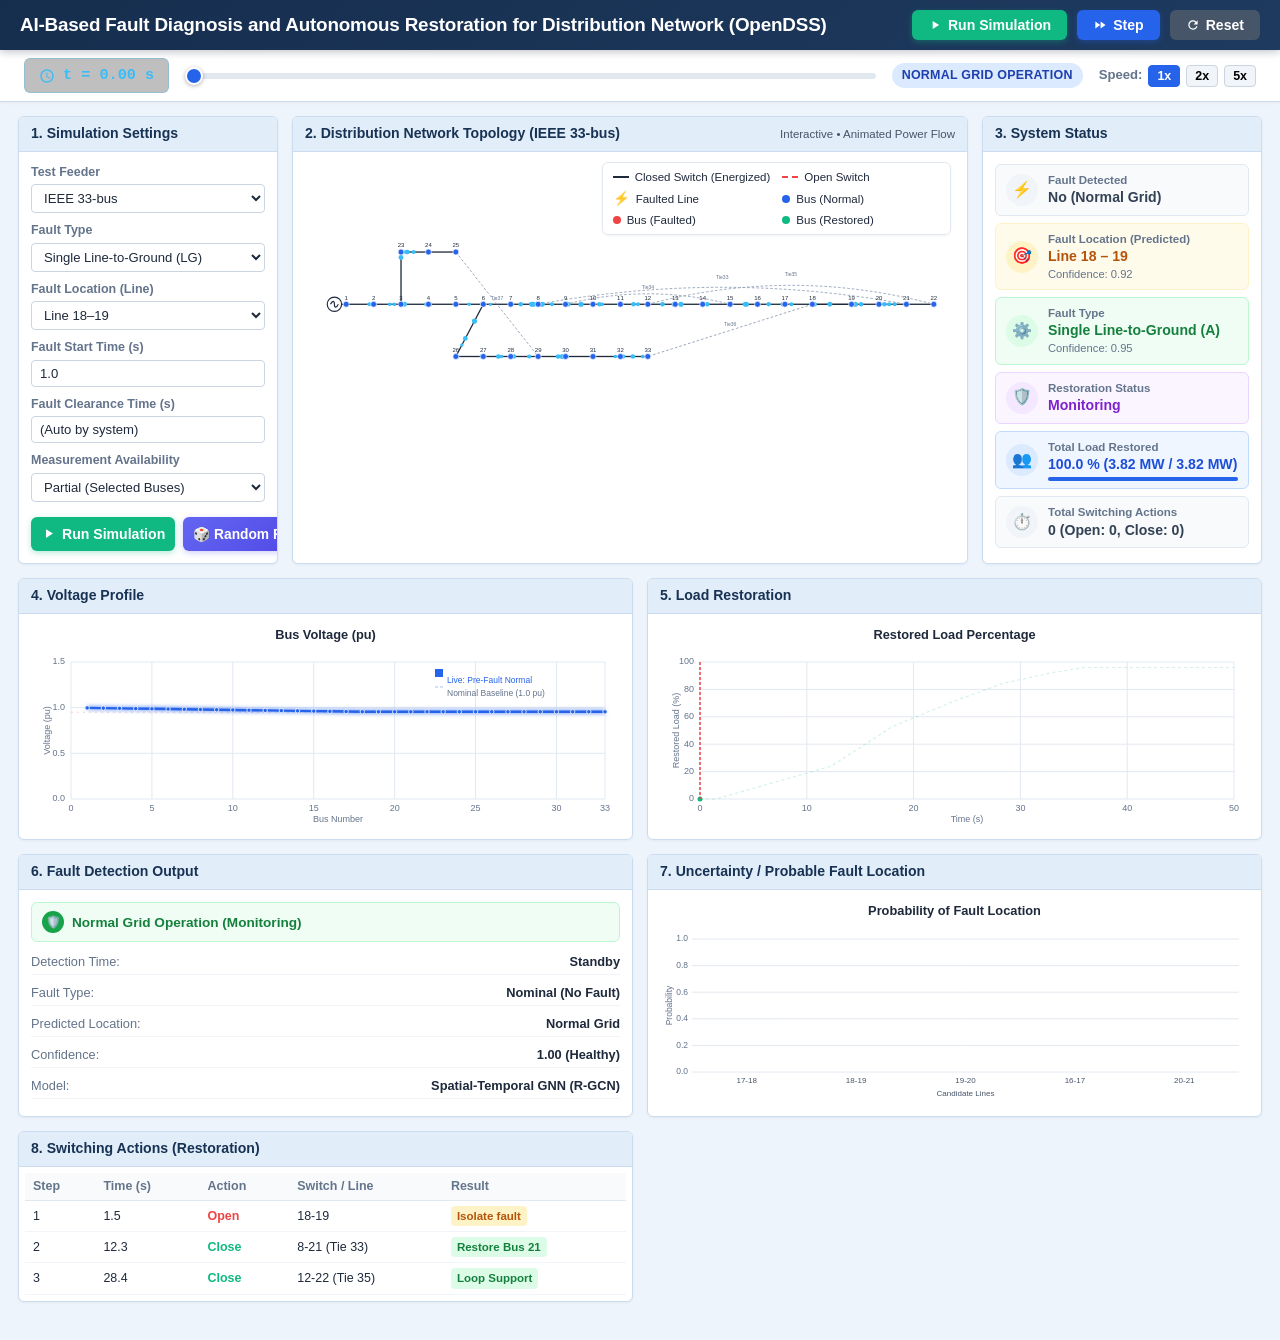
==== commit e0526cb0: "feat(dashboard): remove post-restoration panel and enable dynamic time-synchronized chart simulation" ====
--- a/dashboard.html
+++ b/dashboard.html
@@ -252,13 +252,13 @@
 
 .row-2 {
   display: grid;
-  grid-template-columns: 1fr 1.05fr 1fr;
+  grid-template-columns: 1fr 1fr;
   gap: 14px;
 }
 
 .row-3 {
   display: grid;
-  grid-template-columns: 280px 290px 1.1fr 1fr;
+  grid-template-columns: 290px 320px 1fr;
   gap: 14px;
 }
 
@@ -710,18 +710,7 @@
   display: inline-block;
 }
 
-/* 10. Mini Post-Restoration Topology */
-.mini-topology-container {
-  width: 100%;
-  height: 155px;
-  position: relative;
-}
-
-.mini-topology-canvas {
-  width: 100%;
-  height: 100%;
-  display: block;
-}
+
 
 /* Interactive Bus Tooltip */
 .bus-tooltip {
@@ -1023,7 +1012,7 @@
 
     </section>
 
-    <!-- ROW 2: Voltage Profile | Real-time Bus Voltage | Load Restoration -->
+    <!-- ROW 2: Voltage Profile | Load Restoration -->
     <section class="row-2">
 
       <!-- Panel 4: Voltage Profile -->
@@ -1039,23 +1028,10 @@
         </div>
       </div>
 
-      <!-- Panel 5: Real-time Bus Voltage -->
+      <!-- Panel 5: Load Restoration -->
       <div class="card">
         <div class="card-header">
-          <span>5. Real-time Bus Voltage (Selected Buses)</span>
-        </div>
-        <div class="card-body">
-          <div class="chart-title-sub" style="height: 18px;"></div>
-          <div class="chart-container">
-            <canvas id="realtimeVoltageCanvas" class="chart-canvas"></canvas>
-          </div>
-        </div>
-      </div>
-
-      <!-- Panel 6: Load Restoration -->
-      <div class="card">
-        <div class="card-header">
-          <span>6. Load Restoration</span>
+          <span>5. Load Restoration</span>
         </div>
         <div class="card-body">
           <div class="chart-title-sub">Restored Load Percentage</div>
@@ -1070,10 +1046,10 @@
     <!-- ROW 3: Fault Detection Output | Uncertainty | Switching Actions | Post-Restoration Network -->
     <section class="row-3">
 
-      <!-- Panel 7: Fault Detection Output -->
+      <!-- Panel 6: Fault Detection Output -->
       <div class="card">
         <div class="card-header">
-          <span>7. Fault Detection Output</span>
+          <span>6. Fault Detection Output</span>
         </div>
         <div class="card-body">
           <div class="fault-detect-box" id="detectStatusBox">
@@ -1105,10 +1081,10 @@
         </div>
       </div>
 
-      <!-- Panel 8: Uncertainty / Probable Fault Location -->
+      <!-- Panel 7: Uncertainty / Probable Fault Location -->
       <div class="card">
         <div class="card-header">
-          <span>8. Uncertainty / Probable Fault Location</span>
+          <span>7. Uncertainty / Probable Fault Location</span>
         </div>
         <div class="card-body">
           <div class="chart-title-sub">Probability of Fault Location</div>
@@ -1118,10 +1094,10 @@
         </div>
       </div>
 
-      <!-- Panel 9: Switching Actions (Restoration) -->
+      <!-- Panel 8: Switching Actions (Restoration) -->
       <div class="card">
         <div class="card-header">
-          <span>9. Switching Actions (Restoration)</span>
+          <span>8. Switching Actions (Restoration)</span>
         </div>
         <div class="card-body" style="padding: 6px;">
           <div class="switching-table-container">
@@ -1163,18 +1139,6 @@
         </div>
       </div>
 
-      <!-- Panel 10: Post-Restoration Network -->
-      <div class="card">
-        <div class="card-header">
-          <span>10. Post-Restoration Network</span>
-        </div>
-        <div class="card-body" style="padding: 4px;">
-          <div class="mini-topology-container">
-            <canvas id="miniTopologyCanvas" class="mini-topology-canvas"></canvas>
-          </div>
-        </div>
-      </div>
-
     </section>
 
   </main>
@@ -1212,7 +1176,6 @@
   
   // Flow Particles for Topology Animations
   particlesMain: [],
-  particlesMini: [],
   particlesTie: [],
   
   // Lightning Arc Animation
@@ -1622,15 +1585,6 @@
     });
   }
 
-  for (let i = 0; i < 40; i++) {
-    State.particlesMini.push({
-      lineIdx: Math.floor(Math.random() * lines.length),
-      progress: Math.random(),
-      speed: 0.01 + Math.random() * 0.008,
-      size: 2.0
-    });
-  }
-
   for (let i = 0; i < 25; i++) {
     State.particlesTie.push({
       tieIdx: Math.floor(Math.random() * ties.length),
@@ -1648,10 +1602,8 @@
 let topologyTitle;
 let cvsTopology, ctxTopology;
 let cvsVoltageProfile, ctxVoltageProfile;
-let cvsRealtime, ctxRealtime;
 let cvsLoad, ctxLoad;
 let cvsUncertainty, ctxUncertainty;
-let cvsMiniTopology, ctxMiniTopology;
 let busTooltip;
 
 // Status Badges
@@ -1659,6 +1611,7 @@
 let valFaultType, valConfidenceType, valRestorationStatus;
 let valLoadRestored, loadProgressBar, valSwitchActions;
 let detTime, detType, detLoc, detConf;
+let detectStatusBox, detectIcon, detectTitle;
 
 // --- Setup & Event Listeners ---
 window.addEventListener('DOMContentLoaded', async () => {
@@ -1697,17 +1650,11 @@
   cvsVoltageProfile = document.getElementById('voltageProfileCanvas');
   ctxVoltageProfile = cvsVoltageProfile.getContext('2d');
 
-  cvsRealtime = document.getElementById('realtimeVoltageCanvas');
-  ctxRealtime = cvsRealtime.getContext('2d');
-
   cvsLoad = document.getElementById('loadRestorationCanvas');
   ctxLoad = cvsLoad.getContext('2d');
 
   cvsUncertainty = document.getElementById('uncertaintyCanvas');
   ctxUncertainty = cvsUncertainty.getContext('2d');
-
-  cvsMiniTopology = document.getElementById('miniTopologyCanvas');
-  ctxMiniTopology = cvsMiniTopology.getContext('2d');
 
   busTooltip = document.getElementById('busTooltip');
 
@@ -1725,6 +1672,9 @@
   detType = document.getElementById('detType');
   detLoc = document.getElementById('detLoc');
   detConf = document.getElementById('detConf');
+  detectStatusBox = document.getElementById('detectStatusBox');
+  detectIcon = document.getElementById('detectIcon');
+  detectTitle = document.getElementById('detectTitle');
 }
 
 function populateFaultLineDropdown(feeder) {
@@ -1818,7 +1768,6 @@
     populateFaultLineDropdown(State.feeder);
     initFlowParticles();
     await loadScenario(State.faultLine, State.faultType, State.feeder);
-    startSimulation();
   });
 
   // 🎲 Random Fault Generator Button
@@ -1867,6 +1816,7 @@
   State.faultLine = faultLine;
   State.faultType = faultType;
   State.feeder = feeder || State.feeder;
+  resetSimulation();
   updateFaultLineTarget();
   State.powerFlow = await fetchOrCalculatePowerFlow(faultLine, faultType, State.feeder);
   rebuildEventsFromPowerFlow();
@@ -1910,10 +1860,8 @@
   [
     cvsTopology,
     cvsVoltageProfile,
-    cvsRealtime,
     cvsLoad,
-    cvsUncertainty,
-    cvsMiniTopology
+    cvsUncertainty
   ].forEach(canvas => {
     if (!canvas || !canvas.parentElement) return;
     const rect = canvas.parentElement.getBoundingClientRect();
@@ -1946,10 +1894,8 @@
   updateAnimations(dt);
 
   updateDashboardUI();
-  renderTopology(ctxTopology, cvsTopology, false);
-  renderTopology(ctxMiniTopology, cvsMiniTopology, true);
+  renderTopology(ctxTopology, cvsTopology);
   renderVoltageProfileChart();
-  renderRealtimeVoltageChart();
   renderLoadRestorationChart();
   renderUncertaintyChart();
 
@@ -2009,14 +1955,6 @@
   };
 
   State.particlesMain.forEach(p => {
-    const line = lines[p.lineIdx];
-    if (line && !isLineOpen(line)) {
-      p.progress += p.speed * (State.isPlaying ? State.speed : 1.0);
-      if (p.progress > 1.0) p.progress = 0;
-    }
-  });
-
-  State.particlesMini.forEach(p => {
     const line = lines[p.lineIdx];
     if (line && !isLineOpen(line)) {
       p.progress += p.speed * (State.isPlaying ? State.speed : 1.0);
@@ -2095,6 +2033,31 @@
     valSwitchActions.innerText = '3 (Open: 1, Close: 2)';
   }
 
+  if (detectStatusBox && detectTitle && detectIcon) {
+    if (t < 1.0) {
+      detectStatusBox.style.background = '#f0fdf4';
+      detectStatusBox.style.borderColor = '#bbf7d0';
+      detectIcon.innerText = '🛡️';
+      detectIcon.style.color = '#10b981';
+      detectTitle.innerText = 'Normal Grid Operation (Monitoring)';
+      if (detTime) detTime.innerText = 'Standby';
+      if (detType) detType.innerText = 'Nominal (No Fault)';
+      if (detLoc) detLoc.innerText = 'Normal Grid';
+      if (detConf) detConf.innerText = '1.00 (Healthy)';
+    } else {
+      detectStatusBox.style.background = '#fef2f2';
+      detectStatusBox.style.borderColor = '#fecaca';
+      detectIcon.innerText = '⚡';
+      detectIcon.style.color = '#dc2626';
+      detectTitle.innerText = 'Fault Event Detected';
+      if (detTime) detTime.innerText = '1.02 s';
+      if (detType) detType.innerText = getFaultTypeLabel(State.faultType);
+      const parts = State.faultLine.replace('Line ', '').replace('line ', '').trim().split('-');
+      if (detLoc) detLoc.innerText = `Line ${parts[0]} – ${parts[1]}`;
+      if (detConf) detConf.innerText = '0.92';
+    }
+  }
+
   updateSwitchingTable();
 }
 
@@ -2122,21 +2085,21 @@
   });
 }
 
-// --- Card 2 & 10: Distribution Network Topology Renderer ---
-function renderTopology(ctx, canvas, isMini) {
+// --- Card 2: Distribution Network Topology Renderer ---
+function renderTopology(ctx, canvas) {
   if (!canvas || !canvas.parentElement) return;
   const w = canvas.parentElement.clientWidth;
   const h = canvas.parentElement.clientHeight;
   ctx.clearRect(0, 0, w, h);
 
-  ctx.fillStyle = isMini ? '#f8fafc' : '#ffffff';
+  ctx.fillStyle = '#ffffff';
   ctx.fillRect(0, 0, w, h);
 
   const scaleX = w / 1020;
   const scaleY = h / 270;
   const scale = Math.min(scaleX, scaleY);
   const offsetX = (w - 1000 * scale) / 2 + 10;
-  const offsetY = (h - 260 * scale) / 2 + (isMini ? 15 : 0);
+  const offsetY = (h - 260 * scale) / 2;
 
   const positions = activeBusPositions();
   const gridLines = activeGridLines();
@@ -2186,16 +2149,10 @@
     const p2 = getPt(positions[line.to]);
 
     const isFault = line.isFaultTarget;
-    let isOpen = false;
-
-    if (isMini) {
-      if (isFault) isOpen = true;
-    } else {
-      if (isFault && t >= 1.5) isOpen = true;
-    }
+    const isOpen = isFault && t >= 1.5;
 
     ctx.save();
-    if (isFault && t >= 1.0 && t < 1.5 && !isMini) {
+    if (isFault && t >= 1.0 && t < 1.5) {
       ctx.strokeStyle = '#ef4444';
       ctx.lineWidth = 3.5 * scale;
       ctx.beginPath();
@@ -2242,12 +2199,8 @@
     const isStep3 = s3Norm.includes(tieIdNorm) || s3Norm.includes(tieFromTo) || s3Norm.includes(tieToFrom);
 
     let isClosed = false;
-    if (isMini) {
-      isClosed = isStep2 || isStep3;
-    } else {
-      if (isStep2 && t >= 12.3) isClosed = true;
-      if (isStep3 && t >= 28.4) isClosed = true;
-    }
+    if (isStep2 && t >= 12.3) isClosed = true;
+    if (isStep3 && t >= 28.4) isClosed = true;
 
     ctx.save();
     if (isClosed) {
@@ -2273,17 +2226,15 @@
     }
     ctx.stroke();
 
-    if (!isMini) {
-      const labelX = (p1.x + p2.x) / 2;
-      const labelY = tie.isCurve
-        ? (p1.y + p2.y) / 2 + (tie.curveOffset || -40) * scale * 0.75
-        : (p1.y + p2.y) / 2 - 6 * scale;
-
-      ctx.fillStyle = isClosed ? '#059669' : '#64748b';
-      ctx.font = `${Math.round(7.5 * scale)}px sans-serif`;
-      ctx.textAlign = 'center';
-      ctx.fillText(tie.id, labelX, labelY);
-    }
+    const labelX = (p1.x + p2.x) / 2;
+    const labelY = tie.isCurve
+      ? (p1.y + p2.y) / 2 + (tie.curveOffset || -40) * scale * 0.75
+      : (p1.y + p2.y) / 2 - 6 * scale;
+
+    ctx.fillStyle = isClosed ? '#059669' : '#64748b';
+    ctx.font = `${Math.round(7.5 * scale)}px sans-serif`;
+    ctx.textAlign = 'center';
+    ctx.fillText(tie.id, labelX, labelY);
     ctx.restore();
 
     if (isClosed) {
@@ -2311,18 +2262,12 @@
   });
 
   // 4. Draw Flow Particles on Main Lines
-  const particles = isMini ? State.particlesMini : State.particlesMain;
-  particles.forEach(p => {
+  State.particlesMain.forEach(p => {
     const line = gridLines[p.lineIdx];
     if (!line || line.isVirtual || !positions[line.from] || !positions[line.to]) return;
 
     const isFault = line.isFaultTarget;
-    let isOpen = false;
-    if (isMini) {
-      if (isFault) isOpen = true;
-    } else {
-      if (isFault && t >= 1.5) isOpen = true;
-    }
+    const isOpen = isFault && t >= 1.5;
 
     if (!isOpen && !(isFault && t >= 1.0 && t < 1.5)) {
       const p1 = getPt(positions[line.from]);
@@ -2330,7 +2275,7 @@
       const px = p1.x + (p2.x - p1.x) * p.progress;
       const py = p1.y + (p2.y - p1.y) * p.progress;
 
-      ctx.fillStyle = isMini || t >= 28.4 ? '#10b981' : '#38bdf8';
+      ctx.fillStyle = t >= 28.4 ? '#10b981' : '#38bdf8';
       ctx.beginPath();
       ctx.arc(px, py, p.size * scale, 0, Math.PI * 2);
       ctx.fill();
@@ -2349,9 +2294,7 @@
 
     let color = '#2563eb';
 
-    if (isMini) {
-      color = '#10b981';
-    } else if (t < 1.0) {
+    if (t < 1.0) {
       color = '#2563eb';
     } else if (t < 1.5) {
       if (bNum === pf?.child_bus || bNum === pf?.parent_bus) {
@@ -2408,7 +2351,44 @@
   ctx.restore();
 }
 
-// --- Card 4: Voltage Profile Chart Renderer ---
+// --- Instantaneous Bus Voltage Calculator for Real-time Sequence Simulation ---
+function getInstantaneousBusVoltage(bStr, t) {
+  const pf = State.powerFlow;
+  if (!pf) return 1.0;
+  const bNum = parseInt(bStr);
+  const vp = pf.v_prefault?.[bStr] || 1.0;
+  const vf = pf.v_fault?.[bStr] || 0.1;
+  const islandSet = new Set(pf.island_buses || []);
+  const inIsland = islandSet.has(bNum);
+  const vr = pf.v_restored?.[bStr] || 0.98;
+
+  if (t < 1.0) {
+    // Phase 0: Normal pre-fault operating grid
+    return vp;
+  } else if (t < 1.5) {
+    // Phase 1: Fault event (voltage sag collapses into fault valley)
+    const p = Math.min(1.0, (t - 1.0) / 0.15);
+    return vp + (vf - vp) * p;
+  } else if (t < 12.3) {
+    // Phase 2: Fault isolated (Switch opened) -> Upstream recovers to nominal (vp); Islanded buses drop to 0.00 pu (Blackout)
+    const p = Math.min(1.0, (t - 1.5) / 0.25);
+    const v_iso = inIsland ? 0.0000 : vp;
+    return vf + (v_iso - vf) * p;
+  } else if (t < 28.4) {
+    // Phase 3: Step 1 Tie switch closes at t=12.3s -> Island re-energizes dynamically from 0.00 pu up to ~0.93-0.95 pu
+    const p = Math.min(1.0, (t - 12.3) / 2.0);
+    const v_iso = inIsland ? 0.0000 : vp;
+    const v_step1 = inIsland ? +(0.9250 + (Math.sin(bNum) * 0.015)).toFixed(4) : vp;
+    return v_iso + (v_step1 - v_iso) * p;
+  } else {
+    // Phase 4: Step 2 Tie switch closes at t=28.4s -> Loop support stabilizes full restoration profile vr
+    const p = Math.min(1.0, (t - 28.4) / 2.0);
+    const v_step1 = inIsland ? +(0.9250 + (Math.sin(bNum) * 0.015)).toFixed(4) : vp;
+    return v_step1 + (vr - v_step1) * p;
+  }
+}
+
+// --- Card 4: Live Voltage Profile Chart Renderer (Time-Sequential) ---
 function renderVoltageProfileChart() {
   if (!cvsVoltageProfile || !cvsVoltageProfile.parentElement) return;
   const w = cvsVoltageProfile.parentElement.clientWidth;
@@ -2425,6 +2405,7 @@
   const is69 = (State.feeder === 'ieee69');
   const maxBus = is69 ? 69 : 33;
 
+  // 1. Draw Grid lines & IEEE standard 0.95 pu allowable limit line
   ctxVoltageProfile.strokeStyle = '#e2e8f0';
   ctxVoltageProfile.lineWidth = 1;
   ctxVoltageProfile.beginPath();
@@ -2454,6 +2435,17 @@
   });
   ctxVoltageProfile.stroke();
 
+  // Draw 0.95 pu ANSI C84.1 minimum limit threshold line
+  const y95 = padTop + plotH - (0.95 / 1.5) * plotH;
+  ctxVoltageProfile.strokeStyle = 'rgba(239, 68, 68, 0.25)';
+  ctxVoltageProfile.lineWidth = 1;
+  ctxVoltageProfile.setLineDash([2, 4]);
+  ctxVoltageProfile.beginPath();
+  ctxVoltageProfile.moveTo(padLeft, y95);
+  ctxVoltageProfile.lineTo(padLeft + plotW, y95);
+  ctxVoltageProfile.stroke();
+  ctxVoltageProfile.setLineDash([]);
+
   ctxVoltageProfile.fillText('Bus Number', padLeft + plotW / 2, padTop + plotH + 16);
 
   ctxVoltageProfile.save();
@@ -2470,10 +2462,12 @@
     y: padTop + plotH - (Math.max(0, Math.min(1.5, v)) / 1.5) * plotH
   });
 
-  // 1. Pre-fault Trace (Blue Dashed)
+  const t = State.time;
+
+  // 2. Reference Baseline: Pre-fault Profile (faint dashed)
   ctxVoltageProfile.save();
-  ctxVoltageProfile.strokeStyle = '#2563eb';
-  ctxVoltageProfile.lineWidth = 1.8;
+  ctxVoltageProfile.strokeStyle = 'rgba(37, 99, 235, 0.35)';
+  ctxVoltageProfile.lineWidth = 1.4;
   ctxVoltageProfile.setLineDash([4, 3]);
   ctxVoltageProfile.beginPath();
   for (let i = 1; i <= maxBus; i++) {
@@ -2482,200 +2476,79 @@
     else ctxVoltageProfile.lineTo(pt.x, pt.y);
   }
   ctxVoltageProfile.stroke();
-
-  ctxVoltageProfile.setLineDash([]);
-  ctxVoltageProfile.fillStyle = '#2563eb';
-  const stepDot = is69 ? 4 : 2;
-  for (let i = 1; i <= maxBus; i += stepDot) {
-    const pt = getPt(i, State.powerFlow.v_prefault[String(i)] || 1.0);
-    ctxVoltageProfile.beginPath();
-    ctxVoltageProfile.arc(pt.x, pt.y, 2.0, 0, Math.PI * 2);
-    ctxVoltageProfile.fill();
+  ctxVoltageProfile.restore();
+
+  // 3. LIVE Dynamic Sequential Operating Voltage Curve V(t)
+  let liveColor = '#2563eb';
+  let phaseLabel = 'Pre-Fault Normal';
+  if (t >= 1.0 && t < 1.5) {
+    liveColor = '#ef4444';
+    phaseLabel = 'Fault Sag Active';
+  } else if (t >= 1.5 && t < 12.3) {
+    liveColor = '#f59e0b';
+    phaseLabel = 'Isolated (Blackout Island @ 0V)';
+  } else if (t >= 12.3 && t < 28.4) {
+    liveColor = '#059669';
+    phaseLabel = 'Restoring (Tie 1 Active)';
+  } else if (t >= 28.4) {
+    liveColor = '#10b981';
+    phaseLabel = 'Restored Grid';
   }
-  ctxVoltageProfile.restore();
-
-  // 2. During Fault Trace (Red Solid)
+
+  // Draw Live Voltage Line
   ctxVoltageProfile.save();
-  ctxVoltageProfile.strokeStyle = '#ef4444';
-  ctxVoltageProfile.lineWidth = 2.0;
+  ctxVoltageProfile.strokeStyle = liveColor;
+  ctxVoltageProfile.lineWidth = 2.4;
+  ctxVoltageProfile.shadowColor = liveColor;
+  ctxVoltageProfile.shadowBlur = 4;
   ctxVoltageProfile.beginPath();
   for (let i = 1; i <= maxBus; i++) {
-    const pt = getPt(i, State.powerFlow.v_fault[String(i)] || 0.1);
+    const vLive = getInstantaneousBusVoltage(String(i), t);
+    const pt = getPt(i, vLive);
     if (i === 1) ctxVoltageProfile.moveTo(pt.x, pt.y);
     else ctxVoltageProfile.lineTo(pt.x, pt.y);
   }
   ctxVoltageProfile.stroke();
-
-  ctxVoltageProfile.fillStyle = '#ef4444';
+  ctxVoltageProfile.restore();
+
+  // Draw Live Node Dots
+  const stepDot = is69 ? 4 : 1;
   for (let i = 1; i <= maxBus; i += stepDot) {
-    const pt = getPt(i, State.powerFlow.v_fault[String(i)] || 0.1);
+    const vLive = getInstantaneousBusVoltage(String(i), t);
+    const pt = getPt(i, vLive);
+    ctxVoltageProfile.fillStyle = vLive < 0.90 ? '#ef4444' : liveColor;
     ctxVoltageProfile.beginPath();
-    ctxVoltageProfile.arc(pt.x, pt.y, 2.0, 0, Math.PI * 2);
+    ctxVoltageProfile.arc(pt.x, pt.y, vLive < 0.90 ? 3.0 : 2.2, 0, Math.PI * 2);
     ctxVoltageProfile.fill();
+    ctxVoltageProfile.strokeStyle = '#ffffff';
+    ctxVoltageProfile.lineWidth = 0.8;
+    ctxVoltageProfile.stroke();
   }
-  ctxVoltageProfile.restore();
-
-  // 3. After Restoration Trace (Green Solid)
-  ctxVoltageProfile.save();
-  ctxVoltageProfile.strokeStyle = '#10b981';
-  ctxVoltageProfile.lineWidth = 2.0;
-  ctxVoltageProfile.beginPath();
-  for (let i = 1; i <= maxBus; i++) {
-    const pt = getPt(i, State.powerFlow.v_restored[String(i)] || 0.98);
-    if (i === 1) ctxVoltageProfile.moveTo(pt.x, pt.y);
-    else ctxVoltageProfile.lineTo(pt.x, pt.y);
-  }
-  ctxVoltageProfile.stroke();
-
-  ctxVoltageProfile.fillStyle = '#10b981';
-  for (let i = 1; i <= maxBus; i += stepDot) {
-    const pt = getPt(i, State.powerFlow.v_restored[String(i)] || 0.98);
-    ctxVoltageProfile.beginPath();
-    ctxVoltageProfile.arc(pt.x, pt.y, 2.0, 0, Math.PI * 2);
-    ctxVoltageProfile.fill();
-  }
-  ctxVoltageProfile.restore();
-
-  // Legend at top right
-  const legX = padLeft + plotW - 130;
+
+  // 4. Dynamic Legend & Live Status Pill
+  const legX = padLeft + plotW - 170;
   const legY = padTop + 5;
   ctxVoltageProfile.font = '8.5px sans-serif';
   ctxVoltageProfile.textAlign = 'left';
 
-  ctxVoltageProfile.strokeStyle = '#2563eb';
+  // Live trace legend item
+  ctxVoltageProfile.fillStyle = liveColor;
+  ctxVoltageProfile.fillRect(legX, legY + 2, 8, 8);
+  ctxVoltageProfile.fillText(`Live: ${phaseLabel}`, legX + 12, legY + 9);
+
+  // Baseline reference item
+  ctxVoltageProfile.strokeStyle = 'rgba(37, 99, 235, 0.5)';
   ctxVoltageProfile.setLineDash([3, 2]);
   ctxVoltageProfile.beginPath();
-  ctxVoltageProfile.moveTo(legX, legY + 4);
-  ctxVoltageProfile.lineTo(legX + 16, legY + 4);
+  ctxVoltageProfile.moveTo(legX, legY + 20);
+  ctxVoltageProfile.lineTo(legX + 8, legY + 20);
   ctxVoltageProfile.stroke();
   ctxVoltageProfile.setLineDash([]);
-  ctxVoltageProfile.fillStyle = '#2563eb';
-  ctxVoltageProfile.fillText('Pre-fault', legX + 22, legY + 6);
-
-  ctxVoltageProfile.strokeStyle = '#ef4444';
-  ctxVoltageProfile.beginPath();
-  ctxVoltageProfile.moveTo(legX, legY + 16);
-  ctxVoltageProfile.lineTo(legX + 16, legY + 16);
-  ctxVoltageProfile.stroke();
-  ctxVoltageProfile.fillStyle = '#ef4444';
-  ctxVoltageProfile.fillText('During fault', legX + 22, legY + 18);
-
-  ctxVoltageProfile.strokeStyle = '#10b981';
-  ctxVoltageProfile.beginPath();
-  ctxVoltageProfile.moveTo(legX, legY + 28);
-  ctxVoltageProfile.lineTo(legX + 16, legY + 28);
-  ctxVoltageProfile.stroke();
-  ctxVoltageProfile.fillStyle = '#10b981';
-  ctxVoltageProfile.fillText('After restoration', legX + 22, legY + 30);
-}
-
-// --- Card 5: Real-time Bus Voltage (Selected Buses) ---
-function renderRealtimeVoltageChart() {
-  if (!cvsRealtime || !cvsRealtime.parentElement) return;
-  const w = cvsRealtime.parentElement.clientWidth;
-  const h = cvsRealtime.parentElement.clientHeight;
-  ctxRealtime.clearRect(0, 0, w, h);
-
-  const padLeft = 40;
-  const padRight = 15;
-  const padTop = 15;
-  const padBottom = 28;
-  const plotW = w - padLeft - padRight;
-  const plotH = h - padTop - padBottom;
-
-  ctxRealtime.strokeStyle = '#e2e8f0';
-  ctxRealtime.lineWidth = 1;
-  ctxRealtime.beginPath();
-
-  const yTicks = [0.0, 0.5, 1.0, 1.5];
-  ctxRealtime.fillStyle = '#64748b';
-  ctxRealtime.font = '9px sans-serif';
-  ctxRealtime.textAlign = 'right';
-  ctxRealtime.textBaseline = 'middle';
-
-  yTicks.forEach(val => {
-    const y = padTop + plotH - (val / 1.5) * plotH;
-    ctxRealtime.moveTo(padLeft, y);
-    ctxRealtime.lineTo(padLeft + plotW, y);
-    ctxRealtime.fillText(val.toFixed(1), padLeft - 6, y);
-  });
-
-  const xTicks = [0, 10, 20, 30, 40, 50];
-  ctxRealtime.textAlign = 'center';
-  ctxRealtime.textBaseline = 'top';
-
-  xTicks.forEach(tVal => {
-    const x = padLeft + (tVal / 50) * plotW;
-    ctxRealtime.moveTo(x, padTop);
-    ctxRealtime.lineTo(x, padTop + plotH);
-    ctxRealtime.fillText(tVal, x, padTop + plotH + 5);
-  });
-  ctxRealtime.stroke();
-
-  ctxRealtime.fillText('Time (s)', padLeft + plotW / 2, padTop + plotH + 16);
-
-  ctxRealtime.save();
-  ctxRealtime.translate(12, padTop + plotH / 2);
-  ctxRealtime.rotate(-Math.PI / 2);
-  ctxRealtime.textAlign = 'center';
-  ctxRealtime.fillText('Voltage (pu)', 0, 0);
-  ctxRealtime.restore();
-
-  const getPt = (tVal, v) => ({
-    x: padLeft + (tVal / 50) * plotW,
-    y: padTop + plotH - (Math.max(0, Math.min(1.5, v)) / 1.5) * plotH
-  });
-
-  const pf = State.powerFlow;
-  const selectedBuses = pf?.selected_buses || [];
-  const times = pf?.time_series?.times || [0, 5, 9.8, 10, 15, 20, 25, 30, 33, 35, 40, 45, 50];
-  const trajectories = pf?.time_series?.trajectories || {};
-
-  selectedBuses.forEach(bInfo => {
-    const yVals = trajectories[bInfo.bus] || times.map(() => 1.0);
-    ctxRealtime.strokeStyle = bInfo.color;
-    ctxRealtime.lineWidth = 1.8;
-    ctxRealtime.beginPath();
-    times.forEach((tVal, idx) => {
-      const pt = getPt(tVal, yVals[idx]);
-      if (idx === 0) ctxRealtime.moveTo(pt.x, pt.y);
-      else ctxRealtime.lineTo(pt.x, pt.y);
-    });
-    ctxRealtime.stroke();
-
-    ctxRealtime.fillStyle = bInfo.color;
-    times.forEach((tVal, idx) => {
-      const pt = getPt(tVal, yVals[idx]);
-      ctxRealtime.beginPath();
-      ctxRealtime.arc(pt.x, pt.y, 2.2, 0, Math.PI * 2);
-      ctxRealtime.fill();
-    });
-  });
-
-  const curX = padLeft + (State.time / 50) * plotW;
-  ctxRealtime.strokeStyle = '#ef4444';
-  ctxRealtime.lineWidth = 1.5;
-  ctxRealtime.setLineDash([3, 2]);
-  ctxRealtime.beginPath();
-  ctxRealtime.moveTo(curX, padTop);
-  ctxRealtime.lineTo(curX, padTop + plotH);
-  ctxRealtime.stroke();
-  ctxRealtime.setLineDash([]);
-
-  const legX = padLeft + plotW - 145;
-  const legY = padTop + 5;
-  ctxRealtime.font = '8px sans-serif';
-  ctxRealtime.textAlign = 'left';
-
-  selectedBuses.forEach((item, idx) => {
-    const y = legY + idx * 11;
-    ctxRealtime.fillStyle = item.color;
-    ctxRealtime.fillRect(legX, y + 1, 8, 8);
-    ctxRealtime.fillText(item.label, legX + 12, y + 8);
-  });
-}
-
-// --- Card 6: Load Restoration Chart ---
+  ctxVoltageProfile.fillStyle = '#64748b';
+  ctxVoltageProfile.fillText('Nominal Baseline (1.0 pu)', legX + 12, legY + 22);
+}
+
+// --- Card 5: Load Restoration Chart (Time-Sequential) ---
 function renderLoadRestorationChart() {
   if (!cvsLoad || !cvsLoad.parentElement) return;
   const w = cvsLoad.parentElement.clientWidth;
@@ -2734,41 +2607,74 @@
 
   const targetPct = State.powerFlow?.restored_pct || 96.0;
 
-  const pts = [
+  // Physical restoration sequence points
+  const allPts = [
     { t: 0, p: 0 },
-    { t: 4, p: targetPct * 0.08 },
-    { t: 8, p: targetPct * 0.18 },
-    { t: 12, p: targetPct * 0.28 },
-    { t: 16, p: targetPct * 0.42 },
-    { t: 20, p: targetPct * 0.58 },
-    { t: 24, p: targetPct * 0.74 },
-    { t: 28, p: targetPct * 0.86 },
-    { t: 32, p: targetPct * 0.94 },
-    { t: 36, p: targetPct * 0.98 },
-    { t: 40, p: targetPct },
-    { t: 45, p: targetPct },
-    { t: 50, p: targetPct }
+    { t: 1.0, p: 0 },
+    { t: 1.5, p: 0 },
+    { t: 12.3, p: +(targetPct * 0.25).toFixed(1) },
+    { t: 18.0, p: +(targetPct * 0.55).toFixed(1) },
+    { t: 24.0, p: +(targetPct * 0.75).toFixed(1) },
+    { t: 28.4, p: +(targetPct * 0.88).toFixed(1) },
+    { t: 33.0, p: +(targetPct * 0.96).toFixed(1) },
+    { t: 36.0, p: targetPct },
+    { t: 42.0, p: targetPct },
+    { t: 50.0, p: targetPct }
   ];
 
-  ctxLoad.strokeStyle = '#10b981';
-  ctxLoad.lineWidth = 2.0;
+  // Draw faint background guideline for target path
+  ctxLoad.strokeStyle = 'rgba(16, 185, 129, 0.18)';
+  ctxLoad.lineWidth = 1.2;
+  ctxLoad.setLineDash([3, 3]);
   ctxLoad.beginPath();
-  pts.forEach((pt, idx) => {
+  allPts.forEach((pt, idx) => {
     const pos = getPt(pt.t, pt.p);
     if (idx === 0) ctxLoad.moveTo(pos.x, pos.y);
     else ctxLoad.lineTo(pos.x, pos.y);
   });
   ctxLoad.stroke();
-
-  ctxLoad.fillStyle = '#10b981';
-  pts.forEach(pt => {
-    const pos = getPt(pt.t, pt.p);
+  ctxLoad.setLineDash([]);
+
+  // Calculate live restored load % based on sequential time t
+  const getLiveLoadPct = (tVal) => {
+    if (tVal < 1.5) return 0.0;
+    for (let i = 0; i < allPts.length - 1; i++) {
+      if (tVal >= allPts[i].t && tVal <= allPts[i + 1].t) {
+        const ratio = (tVal - allPts[i].t) / (allPts[i + 1].t - allPts[i].t);
+        return allPts[i].p + ratio * (allPts[i + 1].p - allPts[i].p);
+      }
+    }
+    return targetPct;
+  };
+
+  const curT = State.time;
+  const activePts = allPts.filter(pt => pt.t <= curT);
+  if (curT > 0 && (activePts.length === 0 || activePts[activePts.length - 1].t < curT)) {
+    activePts.push({ t: curT, p: getLiveLoadPct(curT) });
+  }
+
+  if (activePts.length > 0) {
+    ctxLoad.strokeStyle = '#10b981';
+    ctxLoad.lineWidth = 2.2;
     ctxLoad.beginPath();
-    ctxLoad.arc(pos.x, pos.y, 2.5, 0, Math.PI * 2);
-    ctxLoad.fill();
-  });
-
-  const curX = padLeft + (State.time / 50) * plotW;
+    activePts.forEach((pt, idx) => {
+      const pos = getPt(pt.t, pt.p);
+      if (idx === 0) ctxLoad.moveTo(pos.x, pos.y);
+      else ctxLoad.lineTo(pos.x, pos.y);
+    });
+    ctxLoad.stroke();
+
+    ctxLoad.fillStyle = '#10b981';
+    activePts.forEach(pt => {
+      const pos = getPt(pt.t, pt.p);
+      ctxLoad.beginPath();
+      ctxLoad.arc(pos.x, pos.y, 2.5, 0, Math.PI * 2);
+      ctxLoad.fill();
+    });
+  }
+
+  // Playhead Vertical Indicator
+  const curX = padLeft + (curT / 50) * plotW;
   ctxLoad.strokeStyle = '#ef4444';
   ctxLoad.lineWidth = 1.5;
   ctxLoad.setLineDash([3, 2]);
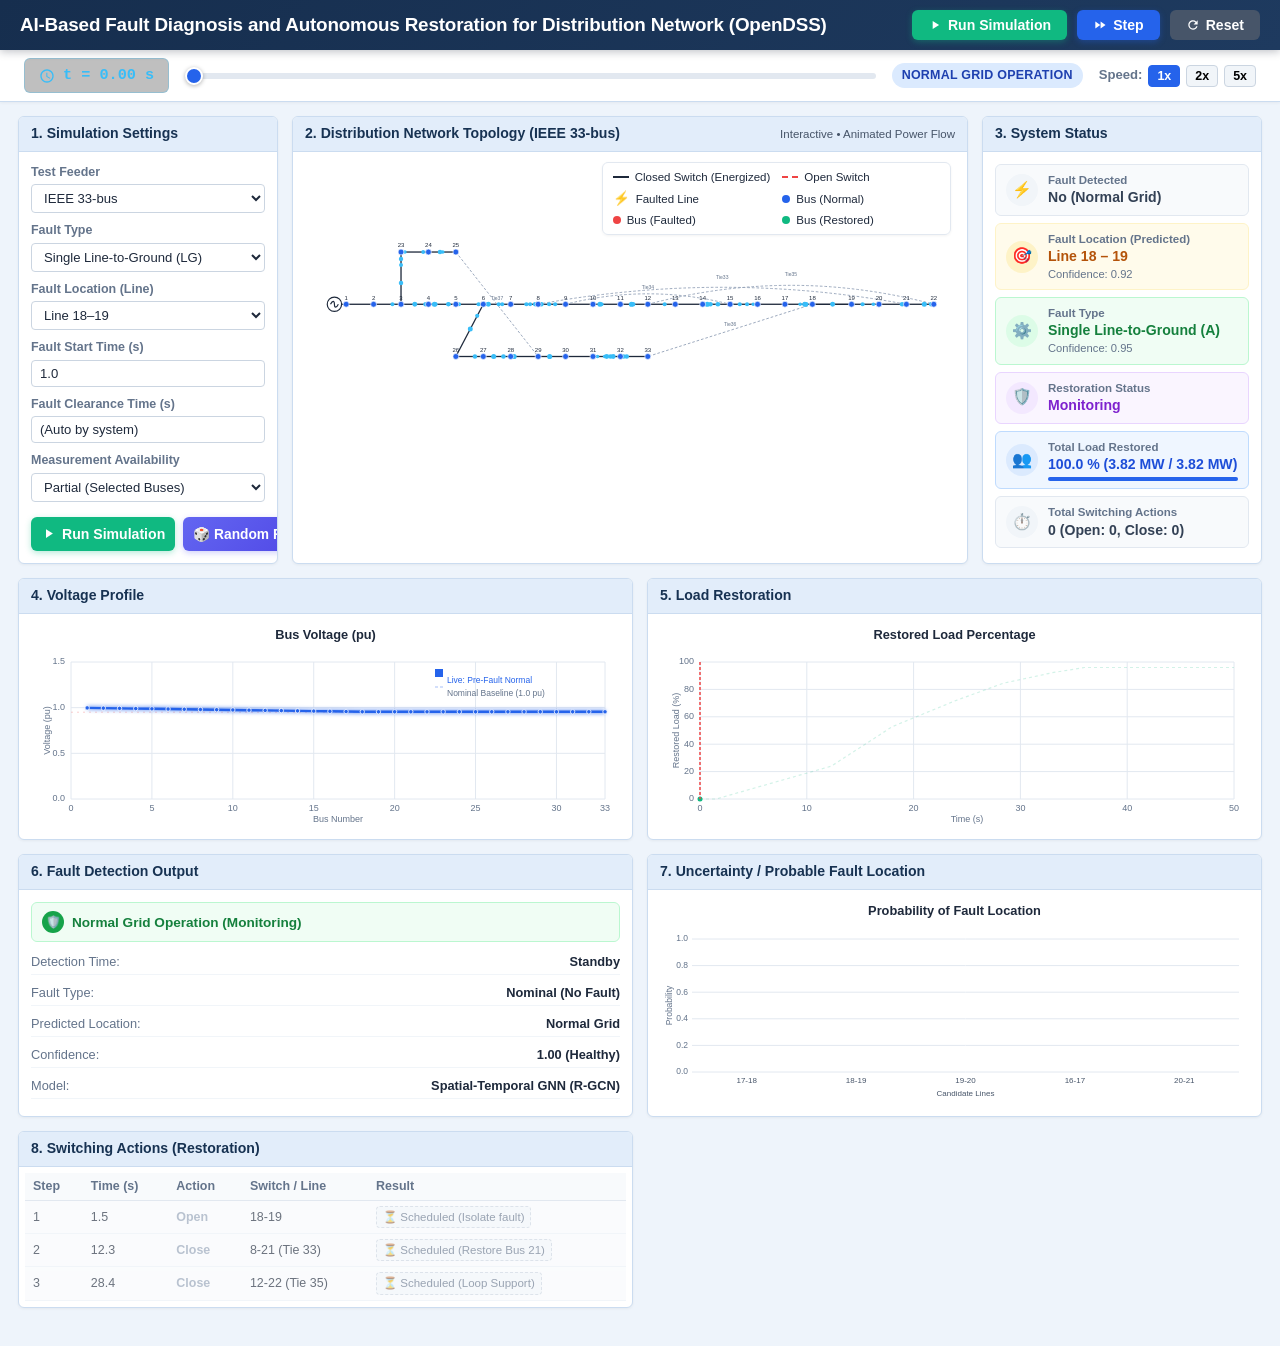
==== commit 77702955: "feat: .." ====
--- a/dashboard.html
+++ b/dashboard.html
@@ -675,9 +675,56 @@
   vertical-align: middle;
 }
 
+@keyframes rowFadeIn {
+  from { opacity: 0; transform: translateY(4px); }
+  to { opacity: 1; transform: translateY(0); }
+}
+
+.switching-table tbody tr {
+  animation: rowFadeIn 0.25s ease-out;
+  transition: background-color 0.2s ease;
+}
+
+.switching-table tr.pending-step {
+  opacity: 0.65;
+  background-color: #f8fafc;
+}
+
 .switching-table tr.active-step {
   background-color: #fef9c3;
   font-weight: 600;
+  box-shadow: inset 3px 0 0 #eab308;
+}
+
+.switching-table tr.completed-step {
+  background-color: #ffffff;
+}
+
+.tag-action-pending {
+  color: #94a3b8;
+  font-weight: 600;
+}
+
+.tag-result-pending {
+  background: #f1f5f9;
+  color: #64748b;
+  padding: 2px 6px;
+  border-radius: 4px;
+  font-size: 0.72rem;
+  font-weight: 500;
+  border: 1px dashed #cbd5e1;
+  display: inline-block;
+}
+
+.tag-result-active {
+  background: #fef08a;
+  color: #854d0e;
+  padding: 2px 6px;
+  border-radius: 4px;
+  font-size: 0.72rem;
+  font-weight: 700;
+  border: 1px solid #facc15;
+  display: inline-block;
 }
 
 .tag-action-open {
@@ -691,8 +738,8 @@
 }
 
 .tag-result-isolate {
-  background: #fef3c7;
-  color: #b45309;
+  background: #fee2e2;
+  color: #991b1b;
   padding: 2px 6px;
   border-radius: 4px;
   font-size: 0.72rem;
@@ -1112,26 +1159,10 @@
                 </tr>
               </thead>
               <tbody>
-                <tr id="stepRow1">
-                  <td>1</td>
-                  <td>1.5</td>
-                  <td><span class="tag-action-open">Open</span></td>
-                  <td id="swLine1">18-19</td>
-                  <td><span class="tag-result-isolate">Isolate fault</span></td>
-                </tr>
-                <tr id="stepRow2">
-                  <td>2</td>
-                  <td>12.3</td>
-                  <td><span class="tag-action-close">Close</span></td>
-                  <td id="swLine2">33-32</td>
-                  <td><span class="tag-result-restore">Restore load</span></td>
-                </tr>
-                <tr id="stepRow3">
-                  <td>3</td>
-                  <td>28.4</td>
-                  <td><span class="tag-action-close">Close</span></td>
-                  <td id="swLine3">25-29</td>
-                  <td><span class="tag-result-restore">Restore load</span></td>
+                <tr>
+                  <td colspan="5" style="text-align: center; color: #94a3b8; padding: 18px 10px; font-style: italic;">
+                    Standby — No switching actions executed yet (Start simulation to begin restoration)
+                  </td>
                 </tr>
               </tbody>
             </table>
@@ -2063,24 +2094,66 @@
 
 function updateSwitchingTable() {
   const tbody = document.querySelector('#switchingTable tbody');
-  if (!tbody || !State.powerFlow || !State.powerFlow.switching_steps) return;
+  if (!tbody) return;
+  
+  if (!State.powerFlow || !State.powerFlow.switching_steps || State.powerFlow.switching_steps.length === 0) {
+    tbody.innerHTML = `
+      <tr>
+        <td colspan="5" style="text-align: center; color: #94a3b8; padding: 18px 10px; font-style: italic;">
+          Standby — No switching actions for this scenario
+        </td>
+      </tr>
+    `;
+    return;
+  }
+  
   const t = State.time;
+  const steps = State.powerFlow.switching_steps;
+
+  let lastExecutedIdx = -1;
+  for (let i = 0; i < steps.length; i++) {
+    if (t >= steps[i].time) lastExecutedIdx = i;
+  }
 
   tbody.innerHTML = '';
-  State.powerFlow.switching_steps.forEach(st => {
+
+  steps.forEach((st, idx) => {
     const tr = document.createElement('tr');
-    if (t >= st.time) tr.className = 'active-step';
-
-    const tagClass = st.action === 'Open' ? 'tag-action-open' : 'tag-action-close';
-    const resClass = st.tag === 'isolate' ? 'tag-result-isolate' : 'tag-result-restore';
-
-    tr.innerHTML = `
-      <td>${st.step}</td>
-      <td>${st.time.toFixed(1)}</td>
-      <td><span class="${tagClass}">${st.action}</span></td>
-      <td>${st.switch}</td>
-      <td><span class="${resClass}">${st.result}</span></td>
-    `;
+    const isExecuted = (t >= st.time);
+    const isActive = (idx === lastExecutedIdx);
+
+    if (!isExecuted) {
+      tr.className = 'pending-step';
+      tr.innerHTML = `
+        <td>${st.step}</td>
+        <td>${st.time.toFixed(1)}</td>
+        <td><span class="tag-action-pending">${st.action}</span></td>
+        <td>${st.switch}</td>
+        <td><span class="tag-result-pending">⏳ Scheduled (${st.result})</span></td>
+      `;
+    } else if (isActive) {
+      tr.className = 'active-step';
+      const tagClass = st.action === 'Open' ? 'tag-action-open' : 'tag-action-close';
+      tr.innerHTML = `
+        <td>${st.step}</td>
+        <td>${st.time.toFixed(1)}</td>
+        <td><span class="${tagClass}">${st.action}</span></td>
+        <td>${st.switch}</td>
+        <td><span class="tag-result-active">⚡ Active: ${st.result}</span></td>
+      `;
+    } else {
+      tr.className = 'completed-step';
+      const tagClass = st.action === 'Open' ? 'tag-action-open' : 'tag-action-close';
+      const resClass = st.tag === 'isolate' ? 'tag-result-isolate' : 'tag-result-restore';
+      tr.innerHTML = `
+        <td>${st.step}</td>
+        <td>${st.time.toFixed(1)}</td>
+        <td><span class="${tagClass}">${st.action}</span></td>
+        <td>${st.switch}</td>
+        <td><span class="${resClass}">✅ ${st.result}</span></td>
+      `;
+    }
+
     tbody.appendChild(tr);
   });
 }
